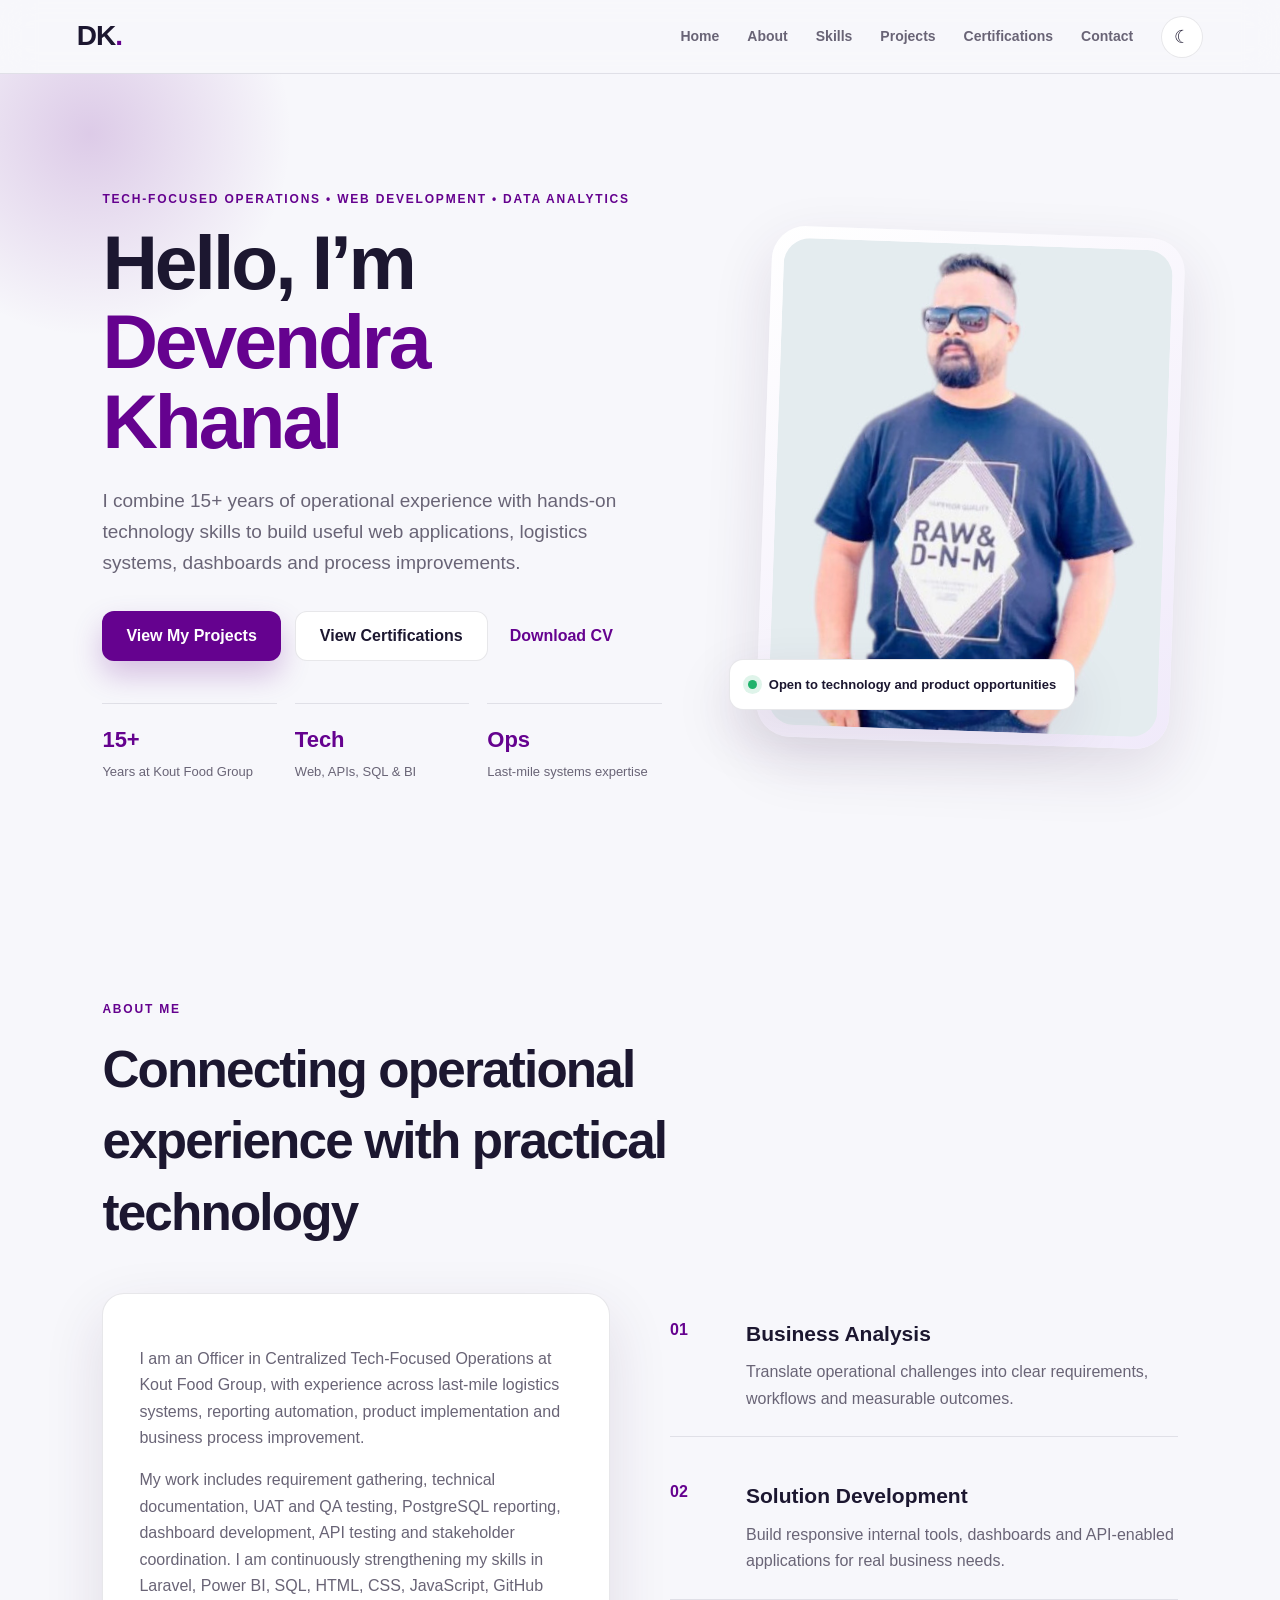
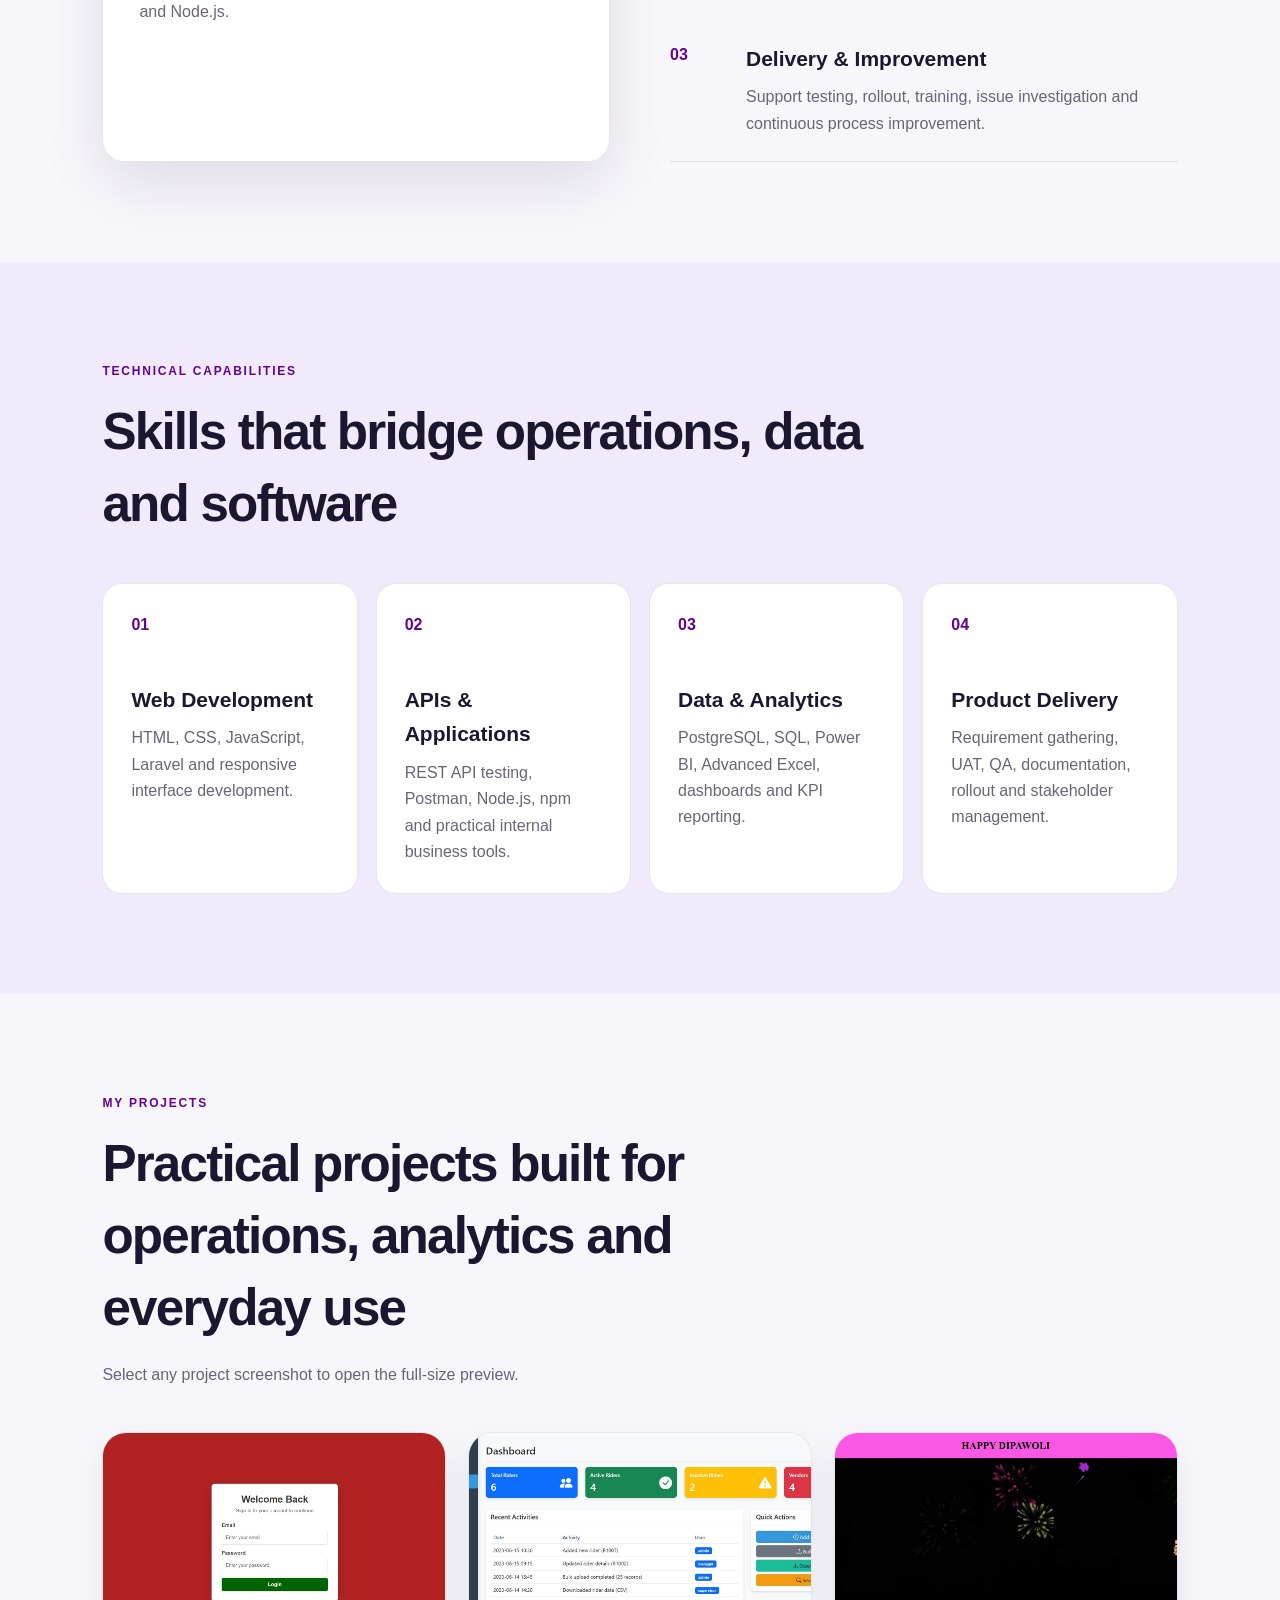
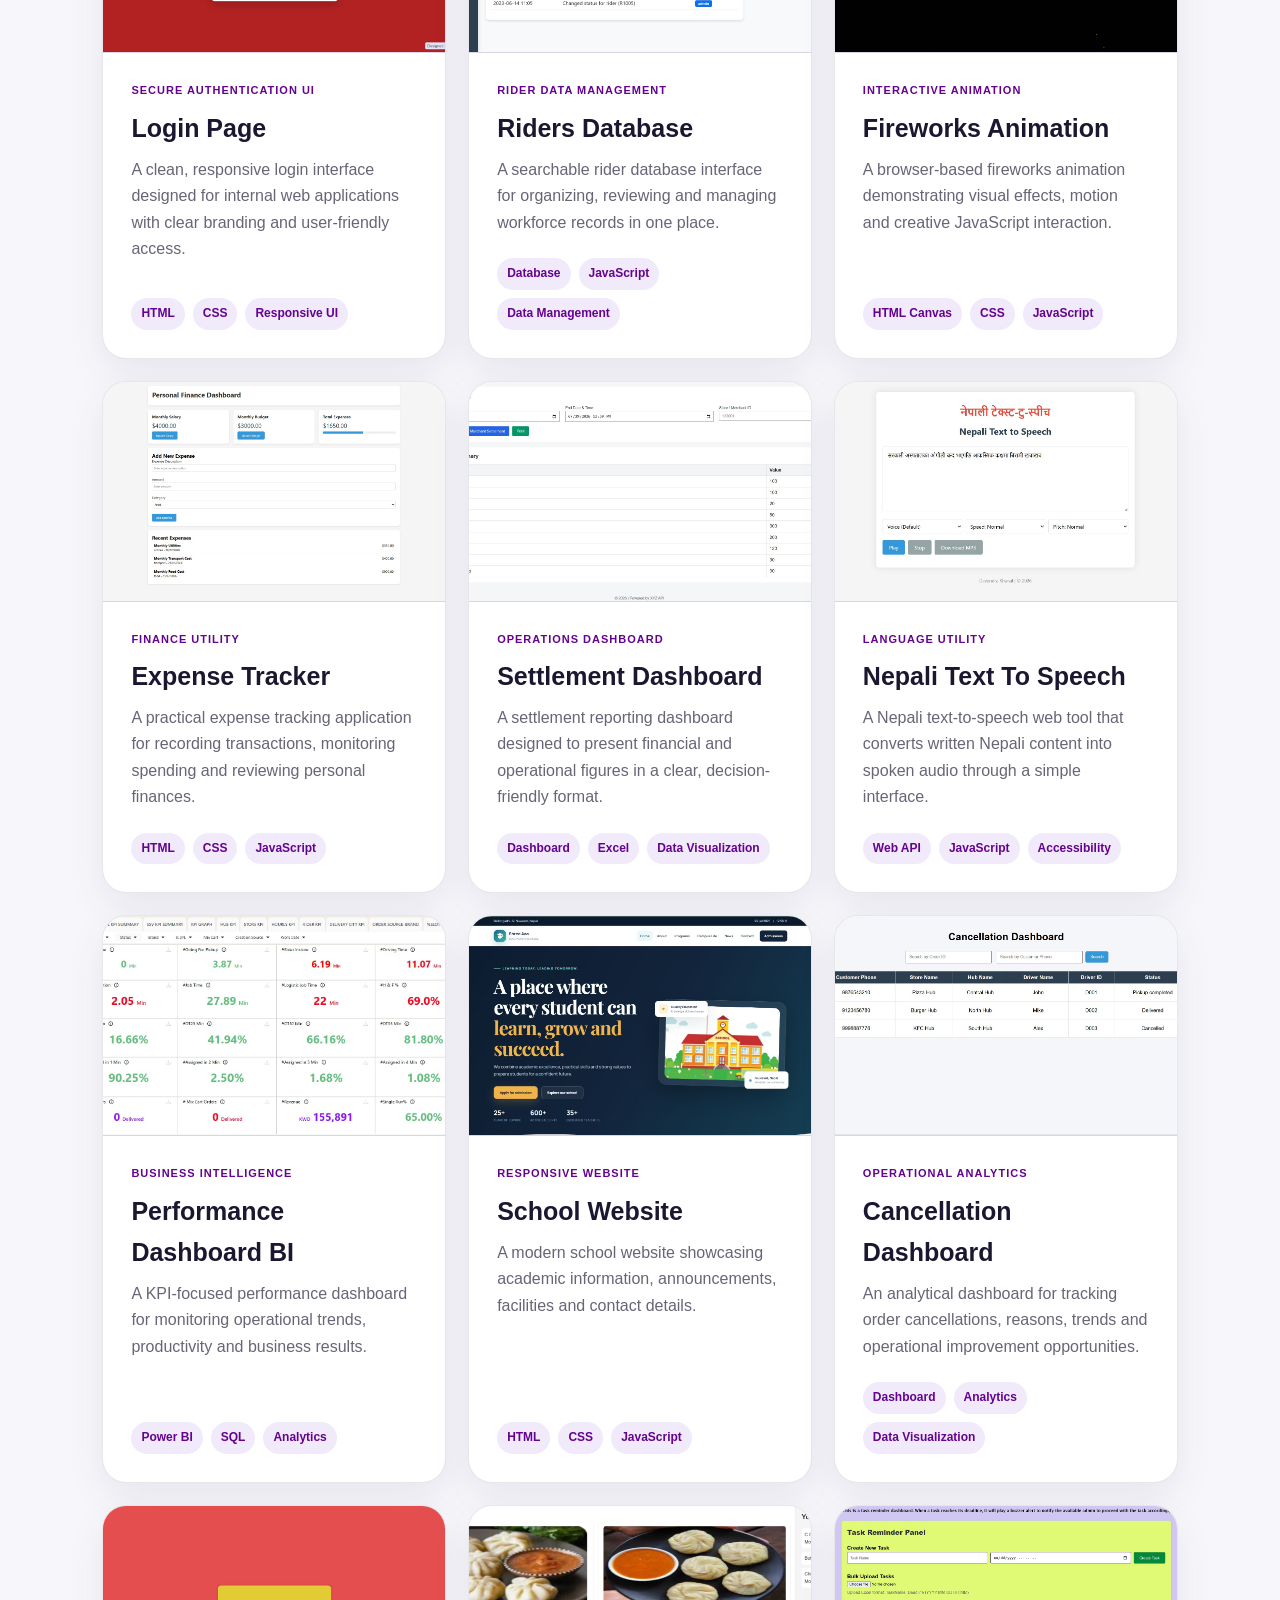
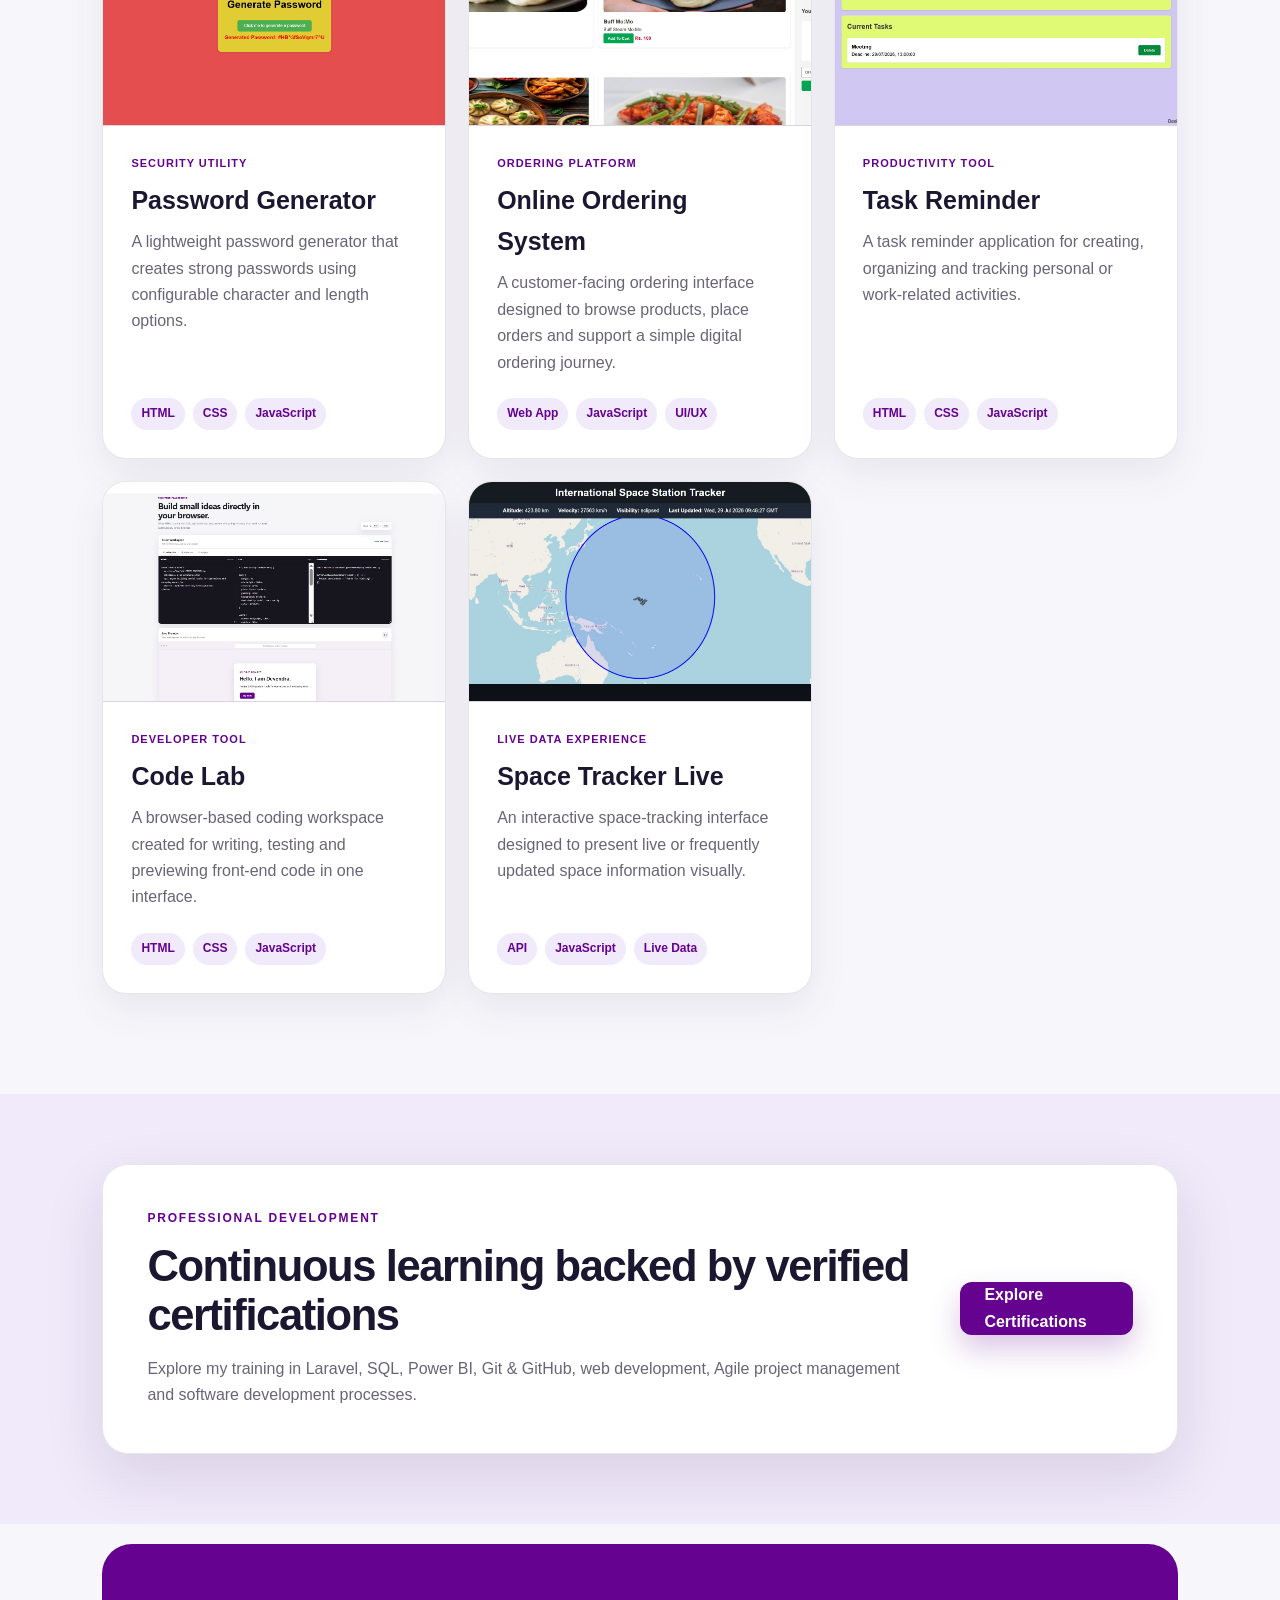
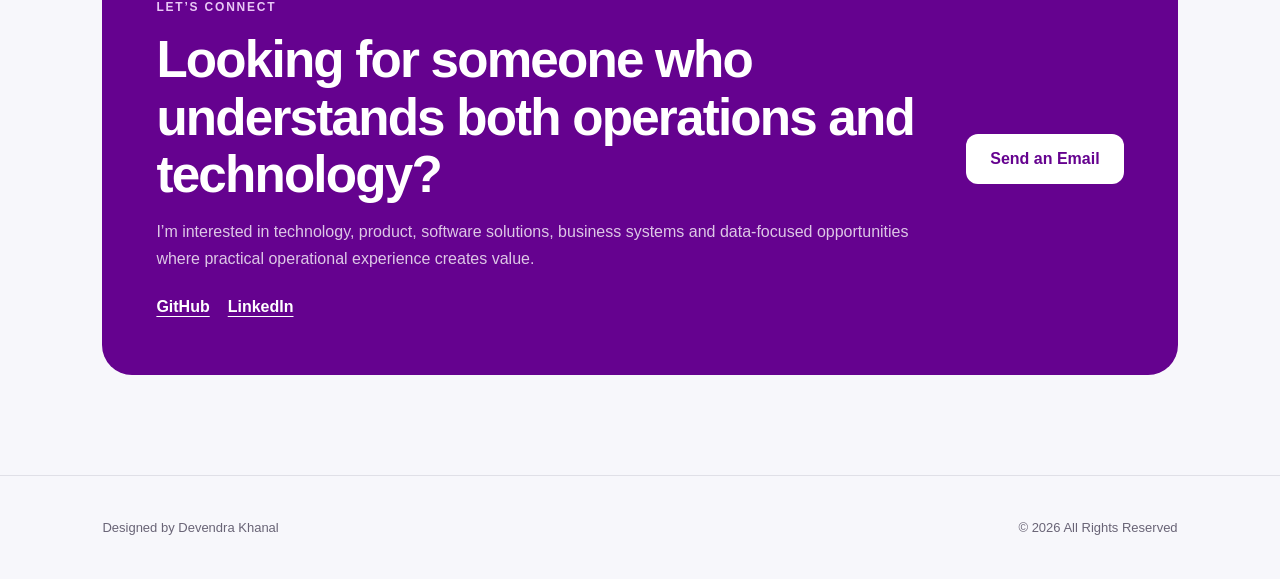
==== index.html @ 935465e7 "Add files via upload Initial portfolio website" ====
<!DOCTYPE html>
<html lang="en">
<head>
  <meta charset="UTF-8">
  <meta name="viewport" content="width=device-width, initial-scale=1.0">
  <meta name="description" content="Portfolio of Devendra Khanal, a tech-focused operations professional specializing in logistics systems, data analytics, web applications and process improvement.">
  <title>Devendra Khanal | Tech-Focused Operations Portfolio</title>
  <link rel="stylesheet" href="style.css">
</head>
<body>
  <header class="site-header">
    <a class="brand" href="#home" aria-label="Devendra Khanal home">DK<span>.</span></a>
    <button class="menu-toggle" id="menuToggle" aria-label="Open navigation" aria-expanded="false">☰</button>
    <nav id="mainNav">
      <a href="#home">Home</a>
      <a href="#about">About</a>
      <a href="#skills">Skills</a>
      <a href="#portfolio">Projects</a>
      <a href="certifications.html">Certifications</a>
      <a href="#contact">Contact</a>
    </nav>
    <button class="theme-button" id="themeToggle" aria-label="Switch theme">☾</button>
  </header>

  <main>
    <section class="hero" id="home">
      <div class="hero-copy reveal">
        <p class="eyebrow">TECH-FOCUSED OPERATIONS • WEB DEVELOPMENT • DATA ANALYTICS</p>
        <h1>Hello, I’m <span>Devendra Khanal</span></h1>
        <p class="hero-text">
          I combine 15+ years of operational experience with hands-on technology skills to build useful web applications, logistics systems, dashboards and process improvements.
        </p>
        <div class="hero-actions">
          <a class="button primary" href="#portfolio">View My Projects</a>
          <a class="button secondary" href="certifications.html">View Certifications</a>
          <a class="button text-button" href="assets/documents/Devendra-Khanal-Resume.docx" download>Download CV</a>
        </div>
        <div class="quick-facts">
          <div><strong>15+</strong><span>Years at Kout Food Group</span></div>
          <div><strong>Tech</strong><span>Web, APIs, SQL & BI</span></div>
          <div><strong>Ops</strong><span>Last-mile systems expertise</span></div>
        </div>
      </div>

      <div class="hero-visual reveal">
        <div class="photo-frame">
          <img src="assets/images/devendra-khanal.jpg" alt="Devendra Khanal">
        </div>
        <div class="status-card">
          <span class="status-dot"></span>
          Open to technology and product opportunities
        </div>
      </div>
    </section>

    <section class="section" id="about">
      <div class="section-heading reveal">
        <p class="eyebrow">ABOUT ME</p>
        <h2>Connecting operational experience with practical technology</h2>
      </div>
      <div class="about-grid">
        <div class="about-card reveal">
          <p>
            I am an Officer in Centralized Tech-Focused Operations at Kout Food Group, with experience across last-mile logistics systems, reporting automation, product implementation and business process improvement.
          </p>
          <p>
            My work includes requirement gathering, technical documentation, UAT and QA testing, PostgreSQL reporting, dashboard development, API testing and stakeholder coordination. I am continuously strengthening my skills in Laravel, Power BI, SQL, HTML, CSS, JavaScript, GitHub and Node.js.
          </p>
        </div>
        <div class="experience-list reveal">
          <article><span>01</span><div><h3>Business Analysis</h3><p>Translate operational challenges into clear requirements, workflows and measurable outcomes.</p></div></article>
          <article><span>02</span><div><h3>Solution Development</h3><p>Build responsive internal tools, dashboards and API-enabled applications for real business needs.</p></div></article>
          <article><span>03</span><div><h3>Delivery & Improvement</h3><p>Support testing, rollout, training, issue investigation and continuous process improvement.</p></div></article>
        </div>
      </div>
    </section>

    <section class="section soft-section" id="skills">
      <div class="section-heading reveal">
        <p class="eyebrow">TECHNICAL CAPABILITIES</p>
        <h2>Skills that bridge operations, data and software</h2>
      </div>
      <div class="skills-grid">
        <article class="skill-card reveal"><span>01</span><h3>Web Development</h3><p>HTML, CSS, JavaScript, Laravel and responsive interface development.</p></article>
        <article class="skill-card reveal"><span>02</span><h3>APIs & Applications</h3><p>REST API testing, Postman, Node.js, npm and practical internal business tools.</p></article>
        <article class="skill-card reveal"><span>03</span><h3>Data & Analytics</h3><p>PostgreSQL, SQL, Power BI, Advanced Excel, dashboards and KPI reporting.</p></article>
        <article class="skill-card reveal"><span>04</span><h3>Product Delivery</h3><p>Requirement gathering, UAT, QA, documentation, rollout and stakeholder management.</p></article>
      </div>
    </section>

    <section class="section" id="portfolio">
      <div class="section-heading reveal">
        <p class="eyebrow">MY PROJECTS</p>
        <h2>Practical projects built for operations, analytics and everyday use</h2>
        <p class="section-intro">Select any project screenshot to open the full-size preview.</p>
      </div>
      <div class="projects-grid project-gallery">
        <article class="project-card reveal">
          <a class="project-image project-preview" href="assets/projects/login-page.jpg" target="_blank" rel="noopener" aria-label="Open full screenshot of Login Page">
            <img src="assets/projects/login-page.jpg" alt="Login Page project screenshot" loading="lazy">
            <span class="preview-label">View Screenshot</span>
          </a>
          <div class="project-content">
            <span class="project-tag">SECURE AUTHENTICATION UI</span>
            <h3>Login Page</h3>
            <p>A clean, responsive login interface designed for internal web applications with clear branding and user-friendly access.</p>
            <div class="tech-list"><span>HTML</span><span>CSS</span><span>Responsive UI</span></div>
          </div>
        </article>
        <article class="project-card reveal">
          <a class="project-image project-preview" href="assets/projects/riders-database.jpg" target="_blank" rel="noopener" aria-label="Open full screenshot of Riders Database">
            <img src="assets/projects/riders-database.jpg" alt="Riders Database project screenshot" loading="lazy">
            <span class="preview-label">View Screenshot</span>
          </a>
          <div class="project-content">
            <span class="project-tag">RIDER DATA MANAGEMENT</span>
            <h3>Riders Database</h3>
            <p>A searchable rider database interface for organizing, reviewing and managing workforce records in one place.</p>
            <div class="tech-list"><span>Database</span><span>JavaScript</span><span>Data Management</span></div>
          </div>
        </article>
        <article class="project-card reveal">
          <a class="project-image project-preview" href="assets/projects/fireworks-animation.jpg" target="_blank" rel="noopener" aria-label="Open full screenshot of Fireworks Animation">
            <img src="assets/projects/fireworks-animation.jpg" alt="Fireworks Animation project screenshot" loading="lazy">
            <span class="preview-label">View Screenshot</span>
          </a>
          <div class="project-content">
            <span class="project-tag">INTERACTIVE ANIMATION</span>
            <h3>Fireworks Animation</h3>
            <p>A browser-based fireworks animation demonstrating visual effects, motion and creative JavaScript interaction.</p>
            <div class="tech-list"><span>HTML Canvas</span><span>CSS</span><span>JavaScript</span></div>
          </div>
        </article>
        <article class="project-card reveal">
          <a class="project-image project-preview" href="assets/projects/expense-tracker.jpg" target="_blank" rel="noopener" aria-label="Open full screenshot of Expense Tracker">
            <img src="assets/projects/expense-tracker.jpg" alt="Expense Tracker project screenshot" loading="lazy">
            <span class="preview-label">View Screenshot</span>
          </a>
          <div class="project-content">
            <span class="project-tag">FINANCE UTILITY</span>
            <h3>Expense Tracker</h3>
            <p>A practical expense tracking application for recording transactions, monitoring spending and reviewing personal finances.</p>
            <div class="tech-list"><span>HTML</span><span>CSS</span><span>JavaScript</span></div>
          </div>
        </article>
        <article class="project-card reveal">
          <a class="project-image project-preview" href="assets/projects/settlement-dashboard.jpg" target="_blank" rel="noopener" aria-label="Open full screenshot of Settlement Dashboard">
            <img src="assets/projects/settlement-dashboard.jpg" alt="Settlement Dashboard project screenshot" loading="lazy">
            <span class="preview-label">View Screenshot</span>
          </a>
          <div class="project-content">
            <span class="project-tag">OPERATIONS DASHBOARD</span>
            <h3>Settlement Dashboard</h3>
            <p>A settlement reporting dashboard designed to present financial and operational figures in a clear, decision-friendly format.</p>
            <div class="tech-list"><span>Dashboard</span><span>Excel</span><span>Data Visualization</span></div>
          </div>
        </article>
        <article class="project-card reveal">
          <a class="project-image project-preview" href="assets/projects/nepali-text-to-speech.jpg" target="_blank" rel="noopener" aria-label="Open full screenshot of Nepali Text To Speech">
            <img src="assets/projects/nepali-text-to-speech.jpg" alt="Nepali Text To Speech project screenshot" loading="lazy">
            <span class="preview-label">View Screenshot</span>
          </a>
          <div class="project-content">
            <span class="project-tag">LANGUAGE UTILITY</span>
            <h3>Nepali Text To Speech</h3>
            <p>A Nepali text-to-speech web tool that converts written Nepali content into spoken audio through a simple interface.</p>
            <div class="tech-list"><span>Web API</span><span>JavaScript</span><span>Accessibility</span></div>
          </div>
        </article>
        <article class="project-card reveal">
          <a class="project-image project-preview" href="assets/projects/performance-dashboard-bi.jpg" target="_blank" rel="noopener" aria-label="Open full screenshot of Performance Dashboard BI">
            <img src="assets/projects/performance-dashboard-bi.jpg" alt="Performance Dashboard BI project screenshot" loading="lazy">
            <span class="preview-label">View Screenshot</span>
          </a>
          <div class="project-content">
            <span class="project-tag">BUSINESS INTELLIGENCE</span>
            <h3>Performance Dashboard BI</h3>
            <p>A KPI-focused performance dashboard for monitoring operational trends, productivity and business results.</p>
            <div class="tech-list"><span>Power BI</span><span>SQL</span><span>Analytics</span></div>
          </div>
        </article>
        <article class="project-card reveal">
          <a class="project-image project-preview" href="assets/projects/school-website.jpg" target="_blank" rel="noopener" aria-label="Open full screenshot of School Website">
            <img src="assets/projects/school-website.jpg" alt="School Website project screenshot" loading="lazy">
            <span class="preview-label">View Screenshot</span>
          </a>
          <div class="project-content">
            <span class="project-tag">RESPONSIVE WEBSITE</span>
            <h3>School Website</h3>
            <p>A modern school website showcasing academic information, announcements, facilities and contact details.</p>
            <div class="tech-list"><span>HTML</span><span>CSS</span><span>JavaScript</span></div>
          </div>
        </article>
        <article class="project-card reveal">
          <a class="project-image project-preview" href="assets/projects/cancelation-dashboard.jpg" target="_blank" rel="noopener" aria-label="Open full screenshot of Cancellation Dashboard">
            <img src="assets/projects/cancelation-dashboard.jpg" alt="Cancellation Dashboard project screenshot" loading="lazy">
            <span class="preview-label">View Screenshot</span>
          </a>
          <div class="project-content">
            <span class="project-tag">OPERATIONAL ANALYTICS</span>
            <h3>Cancellation Dashboard</h3>
            <p>An analytical dashboard for tracking order cancellations, reasons, trends and operational improvement opportunities.</p>
            <div class="tech-list"><span>Dashboard</span><span>Analytics</span><span>Data Visualization</span></div>
          </div>
        </article>
        <article class="project-card reveal">
          <a class="project-image project-preview" href="assets/projects/password-generater.jpg" target="_blank" rel="noopener" aria-label="Open full screenshot of Password Generator">
            <img src="assets/projects/password-generater.jpg" alt="Password Generator project screenshot" loading="lazy">
            <span class="preview-label">View Screenshot</span>
          </a>
          <div class="project-content">
            <span class="project-tag">SECURITY UTILITY</span>
            <h3>Password Generator</h3>
            <p>A lightweight password generator that creates strong passwords using configurable character and length options.</p>
            <div class="tech-list"><span>HTML</span><span>CSS</span><span>JavaScript</span></div>
          </div>
        </article>
        <article class="project-card reveal">
          <a class="project-image project-preview" href="assets/projects/online-ordering-system.jpg" target="_blank" rel="noopener" aria-label="Open full screenshot of Online Ordering System">
            <img src="assets/projects/online-ordering-system.jpg" alt="Online Ordering System project screenshot" loading="lazy">
            <span class="preview-label">View Screenshot</span>
          </a>
          <div class="project-content">
            <span class="project-tag">ORDERING PLATFORM</span>
            <h3>Online Ordering System</h3>
            <p>A customer-facing ordering interface designed to browse products, place orders and support a simple digital ordering journey.</p>
            <div class="tech-list"><span>Web App</span><span>JavaScript</span><span>UI/UX</span></div>
          </div>
        </article>
        <article class="project-card reveal">
          <a class="project-image project-preview" href="assets/projects/task-reminder.jpg" target="_blank" rel="noopener" aria-label="Open full screenshot of Task Reminder">
            <img src="assets/projects/task-reminder.jpg" alt="Task Reminder project screenshot" loading="lazy">
            <span class="preview-label">View Screenshot</span>
          </a>
          <div class="project-content">
            <span class="project-tag">PRODUCTIVITY TOOL</span>
            <h3>Task Reminder</h3>
            <p>A task reminder application for creating, organizing and tracking personal or work-related activities.</p>
            <div class="tech-list"><span>HTML</span><span>CSS</span><span>JavaScript</span></div>
          </div>
        </article>
        <article class="project-card reveal">
          <a class="project-image project-preview" href="assets/projects/code-lab.jpg" target="_blank" rel="noopener" aria-label="Open full screenshot of Code Lab">
            <img src="assets/projects/code-lab.jpg" alt="Code Lab project screenshot" loading="lazy">
            <span class="preview-label">View Screenshot</span>
          </a>
          <div class="project-content">
            <span class="project-tag">DEVELOPER TOOL</span>
            <h3>Code Lab</h3>
            <p>A browser-based coding workspace created for writing, testing and previewing front-end code in one interface.</p>
            <div class="tech-list"><span>HTML</span><span>CSS</span><span>JavaScript</span></div>
          </div>
        </article>
        <article class="project-card reveal">
          <a class="project-image project-preview" href="assets/projects/space-tracker-live.jpg" target="_blank" rel="noopener" aria-label="Open full screenshot of Space Tracker Live">
            <img src="assets/projects/space-tracker-live.jpg" alt="Space Tracker Live project screenshot" loading="lazy">
            <span class="preview-label">View Screenshot</span>
          </a>
          <div class="project-content">
            <span class="project-tag">LIVE DATA EXPERIENCE</span>
            <h3>Space Tracker Live</h3>
            <p>An interactive space-tracking interface designed to present live or frequently updated space information visually.</p>
            <div class="tech-list"><span>API</span><span>JavaScript</span><span>Live Data</span></div>
          </div>
        </article>
      </div>
    </section>

    <section class="certificate-highlight section soft-section">
      <div class="certificate-highlight-card reveal">
        <div>
          <p class="eyebrow">PROFESSIONAL DEVELOPMENT</p>
          <h2>Continuous learning backed by verified certifications</h2>
          <p>Explore my training in Laravel, SQL, Power BI, Git & GitHub, web development, Agile project management and software development processes.</p>
        </div>
        <a class="button primary" href="certifications.html">Explore Certifications</a>
      </div>
    </section>

    <section class="contact-section" id="contact">
      <div class="contact-card reveal">
        <div>
          <p class="eyebrow">LET’S CONNECT</p>
          <h2>Looking for someone who understands both operations and technology?</h2>
          <p>I’m interested in technology, product, software solutions, business systems and data-focused opportunities where practical operational experience creates value.</p>
          <div class="contact-links">
            <a href="https://github.com/Khanal2023" target="_blank" rel="noopener">GitHub</a>
            <a href="https://www.linkedin.com/in/devendra-khanal-1b839b21b/" target="_blank" rel="noopener">LinkedIn</a>
          </div>
        </div>
        <a class="button light" href="mailto:devendrakhanal7@gmail.com">Send an Email</a>
      </div>
    </section>
  </main>

  <footer>
    <p>Designed by Devendra Khanal</p>
    <p>© <span id="year"></span> All Rights Reserved</p>
  </footer>

  <script src="script.js"></script>
</body>
</html>
---- style.css ----
:root {
  --bg: #f7f7fb;
  --surface: #ffffff;
  --soft: #f0eafa;
  --text: #1c1730;
  --muted: #696476;
  --primary: #65028f;
  --primary-dark: #470064;
  --border: rgba(28, 23, 48, 0.1);
  --shadow: 0 22px 60px rgba(56, 26, 77, 0.12);
}

body.dark-theme {
  --bg: #100d16;
  --surface: #191520;
  --soft: #21172a;
  --text: #f8f5fb;
  --muted: #bcb4c6;
  --border: rgba(255,255,255,0.1);
  --shadow: 0 22px 60px rgba(0,0,0,0.32);
}

* { box-sizing: border-box; }
html { scroll-behavior: smooth; }
body {
  margin: 0;
  font-family: Inter, "Segoe UI", Arial, sans-serif;
  background: var(--bg);
  color: var(--text);
  line-height: 1.65;
  transition: background .3s ease, color .3s ease;
}
img { max-width: 100%; display: block; }
a { color: inherit; }

.site-header {
  position: sticky;
  top: 0;
  z-index: 1000;
  min-height: 74px;
  display: flex;
  align-items: center;
  gap: 28px;
  padding: 0 6vw;
  background: color-mix(in srgb, var(--bg) 88%, transparent);
  backdrop-filter: blur(16px);
  border-bottom: 1px solid var(--border);
}
.brand { font-size: 28px; font-weight: 900; text-decoration: none; letter-spacing: -1px; }
.brand span { color: var(--primary); }
nav { margin-left: auto; display: flex; gap: 28px; }
nav a { text-decoration: none; color: var(--muted); font-weight: 650; font-size: 14px; }
nav a:hover { color: var(--primary); }
.theme-button, .menu-toggle {
  width: 42px; height: 42px; border-radius: 50%; border: 1px solid var(--border);
  background: var(--surface); color: var(--text); cursor: pointer; font-size: 18px;
}
.menu-toggle { display: none; }

.hero {
  min-height: calc(100vh - 74px);
  display: grid;
  grid-template-columns: 1.15fr .85fr;
  align-items: center;
  gap: 8vw;
  padding: 90px 8vw;
  overflow: hidden;
  position: relative;
}
.hero::before {
  content: ""; position: absolute; width: 420px; height: 420px; border-radius: 50%;
  background: radial-gradient(circle, rgba(101,2,143,.18), transparent 68%);
  top: -150px; left: -120px; pointer-events: none;
}
.eyebrow { color: var(--primary); font-size: 12px; font-weight: 850; letter-spacing: 1.8px; margin: 0 0 14px; }
.hero h1 { font-size: clamp(44px, 6vw, 78px); line-height: 1.03; letter-spacing: -3px; margin: 0 0 24px; max-width: 820px; }
.hero h1 span { color: var(--primary); }
.hero-text { max-width: 690px; color: var(--muted); font-size: 19px; }
.hero-actions { display: flex; flex-wrap: wrap; gap: 14px; margin: 32px 0 42px; }
.button { display: inline-flex; align-items: center; justify-content: center; min-height: 50px; padding: 0 24px; border-radius: 12px; text-decoration: none; font-weight: 750; transition: .25s ease; }
.button.primary { background: var(--primary); color: white; box-shadow: 0 14px 30px rgba(101,2,143,.23); }
.button.primary:hover { background: var(--primary-dark); transform: translateY(-2px); }
.button.secondary { border: 1px solid var(--border); background: var(--surface); }
.button.secondary:hover { border-color: var(--primary); color: var(--primary); }
.quick-facts { display: grid; grid-template-columns: repeat(3, 1fr); gap: 18px; max-width: 680px; }
.quick-facts div { padding-top: 18px; border-top: 1px solid var(--border); }
.quick-facts strong { display: block; font-size: 22px; color: var(--primary); }
.quick-facts span { color: var(--muted); font-size: 13px; }
.hero-visual { position: relative; max-width: 520px; justify-self: center; }
.photo-frame { border-radius: 34px; padding: 12px; background: linear-gradient(145deg, var(--surface), var(--soft)); box-shadow: var(--shadow); transform: rotate(2deg); }
.photo-frame img { border-radius: 26px; width: 100%; aspect-ratio: 1 / 1.05; object-fit: cover; object-position: center top; }
.status-card { position: absolute; left: -35px; bottom: 32px; background: var(--surface); border: 1px solid var(--border); box-shadow: var(--shadow); border-radius: 14px; padding: 14px 18px; font-size: 13px; font-weight: 700; }
.status-dot { width: 9px; height: 9px; display: inline-block; margin-right: 8px; border-radius: 50%; background: #20b26b; box-shadow: 0 0 0 5px rgba(32,178,107,.14); }

.section { padding: 100px 8vw; }
.soft-section { background: var(--soft); }
.section-heading { max-width: 760px; margin-bottom: 44px; }
.section-heading h2, .contact-card h2 { font-size: clamp(34px, 4vw, 54px); line-height: 1.12; letter-spacing: -1.8px; margin: 0; }
.about-grid { display: grid; grid-template-columns: 1fr 1fr; gap: 60px; }
.about-card { background: var(--surface); border: 1px solid var(--border); box-shadow: var(--shadow); border-radius: 22px; padding: 36px; color: var(--muted); }
.experience-list { display: grid; gap: 18px; }
.experience-list article { display: grid; grid-template-columns: 58px 1fr; gap: 18px; padding: 24px 0; border-bottom: 1px solid var(--border); }
.experience-list span, .skill-card > span { color: var(--primary); font-weight: 850; }
h3 { margin: 0 0 8px; font-size: 21px; }
.experience-list p, .skill-card p, .project-card p { color: var(--muted); margin: 0; }
.skills-grid { display: grid; grid-template-columns: repeat(4, 1fr); gap: 18px; }
.skill-card { background: var(--surface); border: 1px solid var(--border); border-radius: 20px; padding: 28px; min-height: 245px; transition: .25s ease; }
.skill-card:hover { transform: translateY(-6px); box-shadow: var(--shadow); }
.skill-card h3 { margin-top: 44px; }
.projects-grid { display: grid; grid-template-columns: 1.2fr .8fr; gap: 22px; }
.project-card { background: var(--surface); border: 1px solid var(--border); border-radius: 24px; overflow: hidden; box-shadow: var(--shadow); }
.project-image { height: 300px; overflow: hidden; background: var(--soft); }
.project-image img { width: 100%; height: 100%; object-fit: cover; }
.project-content { padding: 28px; }
.project-tag { font-size: 11px; font-weight: 850; letter-spacing: 1px; color: var(--primary); }
.project-card h3 { font-size: 25px; margin-top: 8px; }
.tech-list { display: flex; flex-wrap: wrap; gap: 8px; margin-top: 22px; }
.tech-list span { background: var(--soft); color: var(--primary); padding: 6px 10px; border-radius: 999px; font-size: 12px; font-weight: 750; }
.text-project { min-height: 294px; position: relative; }
.project-icon { position: absolute; right: 24px; top: 22px; color: var(--primary); font-size: 34px; }
.contact-section { padding: 20px 8vw 100px; }
.contact-card { background: var(--primary); color: white; border-radius: 30px; padding: 54px; display: flex; align-items: center; justify-content: space-between; gap: 36px; }
.contact-card .eyebrow { color: #e9c8f6; }
.contact-card p:not(.eyebrow) { color: rgba(255,255,255,.78); max-width: 760px; }
.button.light { background: white; color: var(--primary); white-space: nowrap; }
footer { padding: 28px 8vw; border-top: 1px solid var(--border); display: flex; justify-content: space-between; color: var(--muted); font-size: 13px; }
.reveal { opacity: 0; transform: translateY(22px); transition: opacity .7s ease, transform .7s ease; }
.reveal.visible { opacity: 1; transform: translateY(0); }

@media (max-width: 980px) {
  .hero, .about-grid { grid-template-columns: 1fr; }
  .hero { padding-top: 60px; }
  .hero-visual { max-width: 430px; }
  .skills-grid { grid-template-columns: repeat(2, 1fr); }
  .projects-grid { grid-template-columns: 1fr; }
  .contact-card { align-items: flex-start; flex-direction: column; }
}

@media (max-width: 760px) {
  .site-header { padding: 0 5vw; }
  .menu-toggle { display: inline-grid; place-items: center; margin-left: auto; }
  nav { position: absolute; top: 74px; left: 0; right: 0; margin: 0; padding: 18px 5vw; background: var(--surface); border-bottom: 1px solid var(--border); display: none; flex-direction: column; gap: 16px; }
  nav.open { display: flex; }
  .hero, .section { padding-left: 5vw; padding-right: 5vw; }
  .hero h1 { letter-spacing: -2px; }
  .quick-facts { grid-template-columns: 1fr; }
  .status-card { left: 12px; bottom: 18px; }
  .skills-grid { grid-template-columns: 1fr; }
  .contact-section { padding-left: 5vw; padding-right: 5vw; }
  .contact-card { padding: 34px 26px; }
  footer { flex-direction: column; gap: 4px; padding-left: 5vw; padding-right: 5vw; }
}

/* Portfolio refinements */
nav a.active { color: var(--primary); }
.button.text-button { color: var(--primary); padding-left: 8px; padding-right: 8px; }
.button.text-button:hover { color: var(--primary-dark); transform: translateY(-2px); }
.photo-frame { max-width: 450px; }
.photo-frame img { aspect-ratio: 4 / 5; object-position: center 12%; }
.contact-links { display: flex; flex-wrap: wrap; gap: 18px; margin-top: 22px; }
.contact-links a { color: white; font-weight: 750; text-underline-offset: 4px; }
.certificate-highlight { padding-top: 70px; padding-bottom: 70px; }
.certificate-highlight-card { display: flex; align-items: center; justify-content: space-between; gap: 44px; padding: 44px; border-radius: 26px; background: var(--surface); border: 1px solid var(--border); box-shadow: var(--shadow); }
.certificate-highlight-card h2 { font-size: clamp(30px, 3.4vw, 46px); line-height: 1.12; letter-spacing: -1.4px; margin: 0 0 14px; }
.certificate-highlight-card p:not(.eyebrow) { color: var(--muted); max-width: 780px; margin-bottom: 0; }

/* Certifications page */
.page-hero { min-height: 520px; padding: 100px 8vw 72px; display: grid; grid-template-columns: 1fr 280px; align-items: end; gap: 80px; background: linear-gradient(145deg, var(--bg), var(--soft)); border-bottom: 1px solid var(--border); }
.page-hero h1 { font-size: clamp(44px, 6vw, 76px); line-height: 1.04; letter-spacing: -3px; margin: 0 0 24px; max-width: 920px; }
.page-hero p:not(.eyebrow) { color: var(--muted); font-size: 18px; max-width: 800px; }
.cert-summary { background: var(--surface); border: 1px solid var(--border); border-radius: 24px; padding: 30px; box-shadow: var(--shadow); }
.cert-summary strong { display: block; color: var(--primary); font-size: 58px; line-height: 1; margin-bottom: 12px; }
.cert-summary span { color: var(--muted); font-size: 14px; }
.certificate-section { padding-top: 72px; }
.certificate-grid { display: grid; grid-template-columns: repeat(2, minmax(0, 1fr)); gap: 26px; }
.certificate-card { background: var(--surface); border: 1px solid var(--border); border-radius: 22px; overflow: hidden; box-shadow: 0 14px 38px rgba(56, 26, 77, .08); transition: transform .25s ease, box-shadow .25s ease; }
.certificate-card:hover { transform: translateY(-5px); box-shadow: var(--shadow); }
.certificate-preview { display: block; height: 260px; overflow: hidden; background: #eee; border-bottom: 1px solid var(--border); }
.certificate-preview img { width: 100%; height: 100%; object-fit: cover; object-position: center; transition: transform .35s ease; }
.certificate-card:hover .certificate-preview img { transform: scale(1.025); }
.certificate-content { padding: 26px; }
.certificate-meta { display: flex; justify-content: space-between; align-items: center; gap: 16px; color: var(--primary); font-size: 11px; font-weight: 850; text-transform: uppercase; letter-spacing: .8px; }
.certificate-meta time { color: var(--muted); text-align: right; }
.certificate-card h2 { font-size: 24px; line-height: 1.25; letter-spacing: -.5px; margin: 12px 0 10px; }
.certificate-card p { color: var(--muted); margin: 0 0 20px; }
.certificate-link { display: inline-flex; align-items: center; gap: 8px; color: var(--primary); font-weight: 800; text-decoration: none; }
.certificate-link:hover { color: var(--primary-dark); }
.featured-certificate { grid-column: 1 / -1; display: grid; grid-template-columns: 1.2fr .8fr; }
.featured-certificate .certificate-preview { height: 100%; min-height: 410px; border-bottom: 0; border-right: 1px solid var(--border); }
.featured-certificate .certificate-content { padding: 42px; align-self: center; }
.featured-certificate h2 { font-size: clamp(30px, 3vw, 42px); }

@media (max-width: 1080px) {
  nav { gap: 18px; }
  nav a { font-size: 13px; }
  .page-hero { grid-template-columns: 1fr; gap: 36px; }
  .cert-summary { max-width: 360px; }
}

@media (max-width: 820px) {
  .certificate-grid { grid-template-columns: 1fr; }
  .featured-certificate { grid-column: auto; display: block; }
  .featured-certificate .certificate-preview { min-height: 0; height: 270px; border-right: 0; border-bottom: 1px solid var(--border); }
  .featured-certificate .certificate-content { padding: 26px; }
  .certificate-highlight-card { align-items: flex-start; flex-direction: column; }
}

@media (max-width: 760px) {
  .page-hero { padding: 70px 5vw 52px; min-height: 0; }
  .page-hero h1 { letter-spacing: -2px; }
  .certificate-preview { height: 220px; }
  .certificate-meta { align-items: flex-start; flex-direction: column; gap: 4px; }
  .certificate-meta time { text-align: left; }
  .certificate-highlight-card { padding: 30px 24px; }
}


/* Expanded project gallery */
.section-intro { max-width: 720px; margin: -14px 0 34px; color: var(--muted); }
.projects-grid.project-gallery { grid-template-columns: repeat(3, minmax(0, 1fr)); align-items: stretch; }
.project-gallery .project-card { display: flex; flex-direction: column; min-width: 0; box-shadow: 0 14px 38px rgba(56, 26, 77, .08); transition: transform .25s ease, box-shadow .25s ease; }
.project-gallery .project-card:hover { transform: translateY(-6px); box-shadow: var(--shadow); }
.project-gallery .project-image { position: relative; display: block; height: 220px; text-decoration: none; border-bottom: 1px solid var(--border); }
.project-gallery .project-image img { transition: transform .35s ease; }
.project-gallery .project-card:hover .project-image img { transform: scale(1.035); }
.project-gallery .project-content { display: flex; flex-direction: column; flex: 1; }
.project-gallery .tech-list { margin-top: auto; padding-top: 22px; }
.preview-label { position: absolute; right: 14px; bottom: 14px; padding: 7px 11px; border-radius: 999px; background: rgba(28, 23, 48, .84); color: #fff; font-size: 11px; font-weight: 800; letter-spacing: .3px; opacity: 0; transform: translateY(5px); transition: .25s ease; }
.project-preview:hover .preview-label, .project-preview:focus-visible .preview-label { opacity: 1; transform: translateY(0); }
.project-preview:focus-visible { outline: 3px solid var(--primary); outline-offset: -3px; }

@media (max-width: 1120px) {
  .projects-grid.project-gallery { grid-template-columns: repeat(2, minmax(0, 1fr)); }
}

@media (max-width: 680px) {
  .projects-grid.project-gallery { grid-template-columns: 1fr; }
  .project-gallery .project-image { height: 210px; }
  .preview-label { opacity: 1; transform: none; }
}


.section-heading h2{line-height:1.4;margin-bottom:18px;}
.section-intro{margin-top:0;line-height:1.7;}
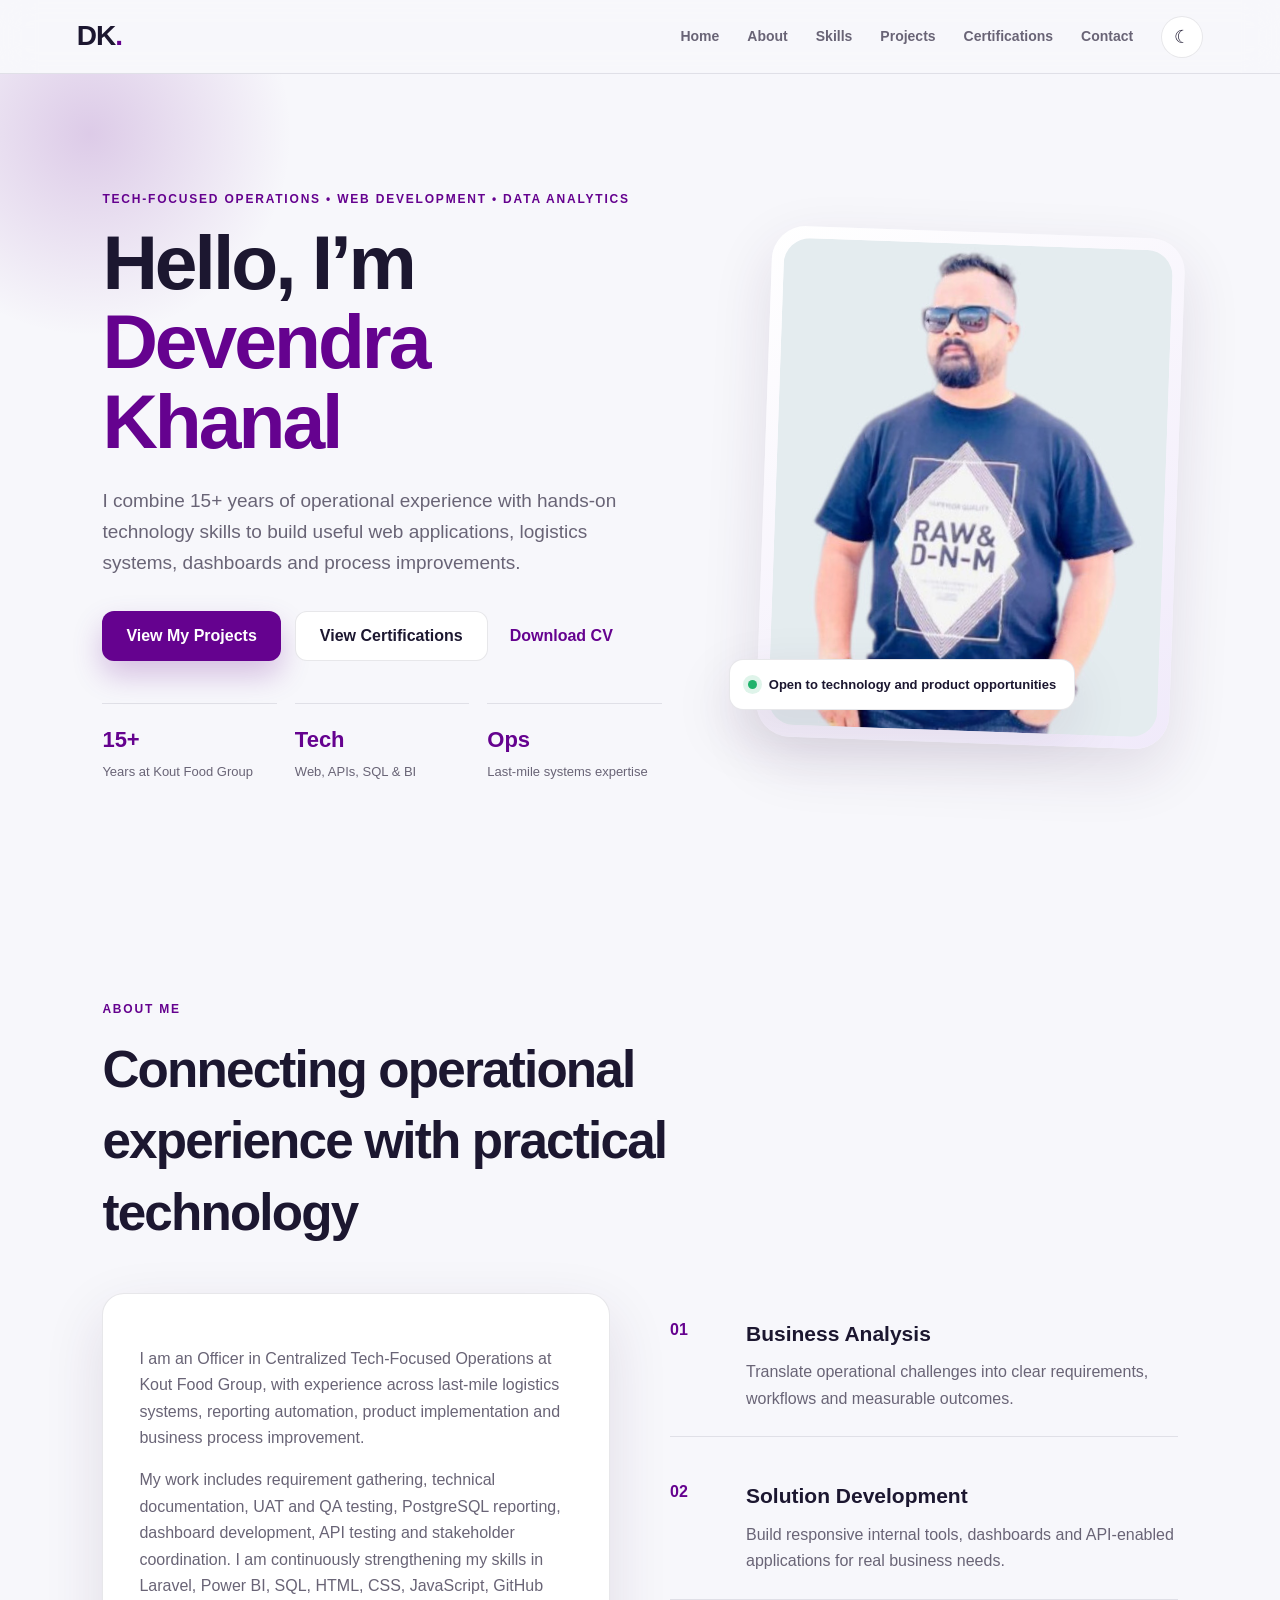
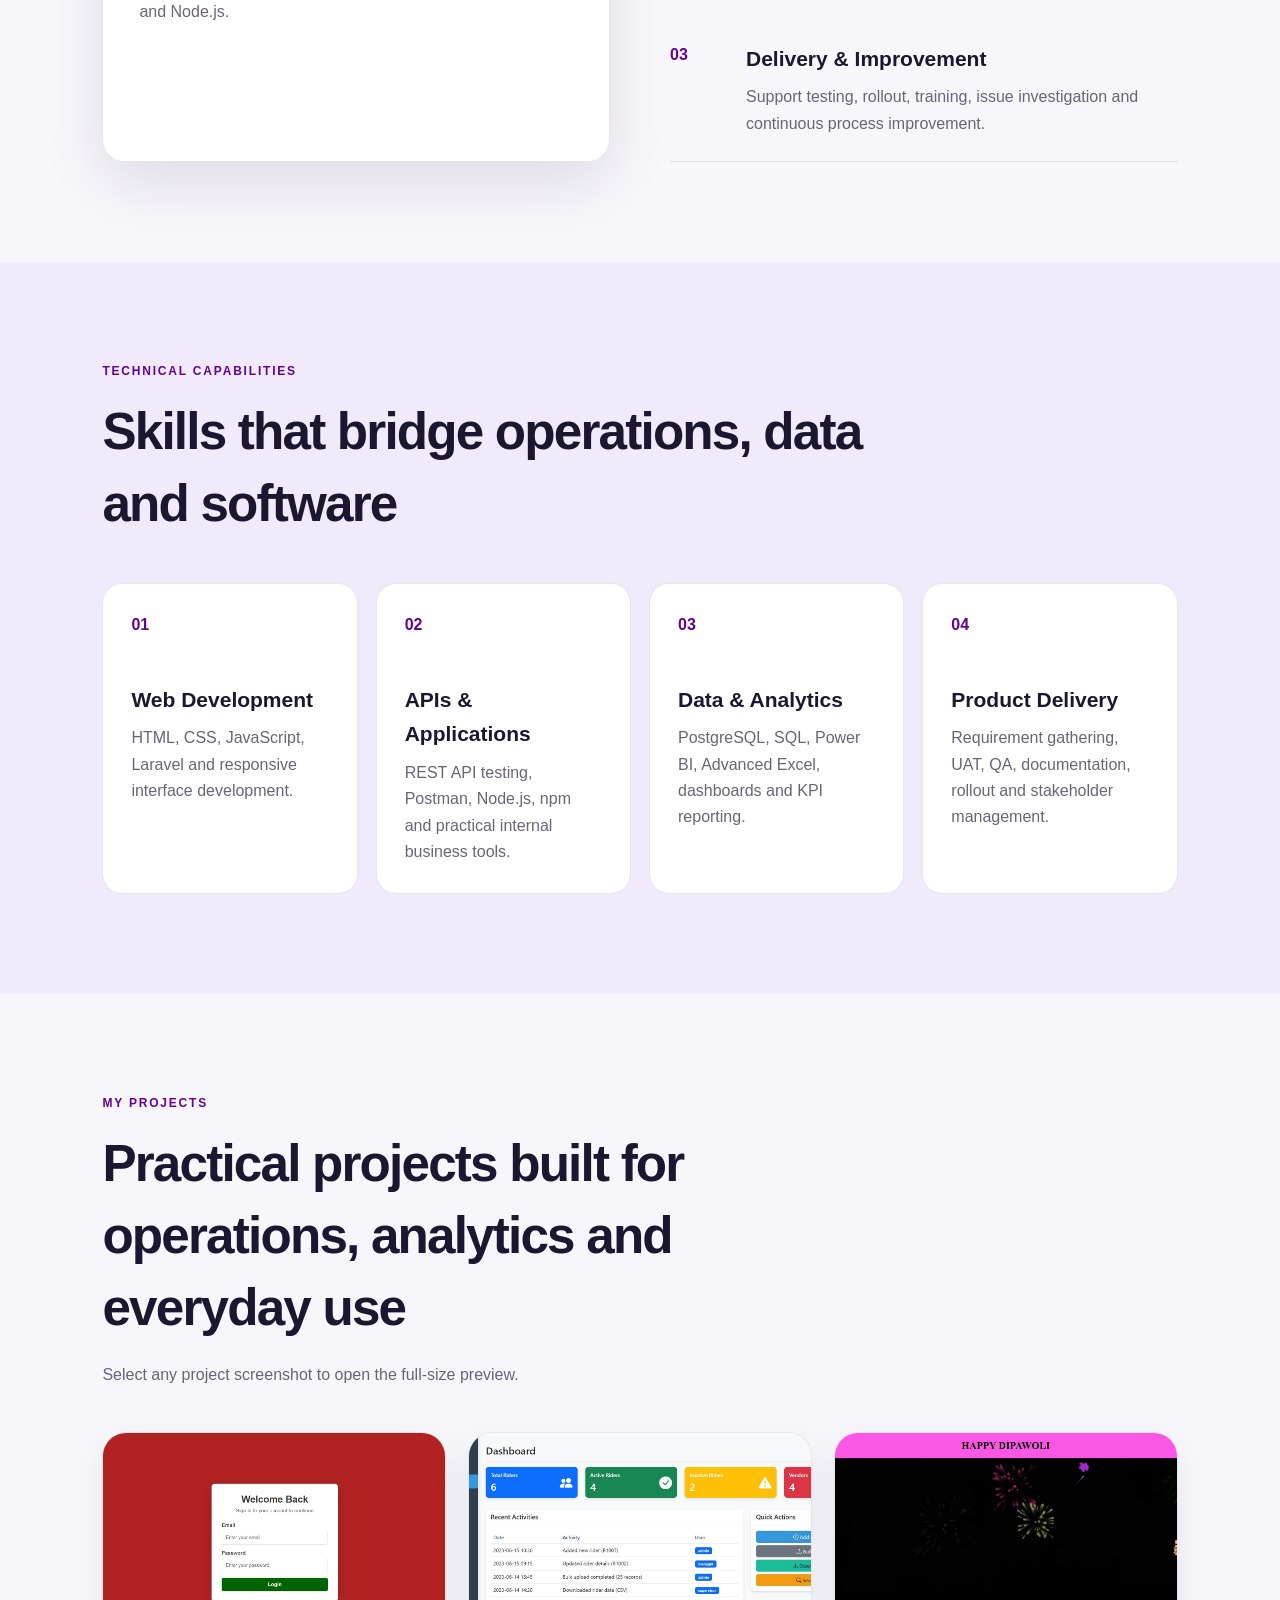
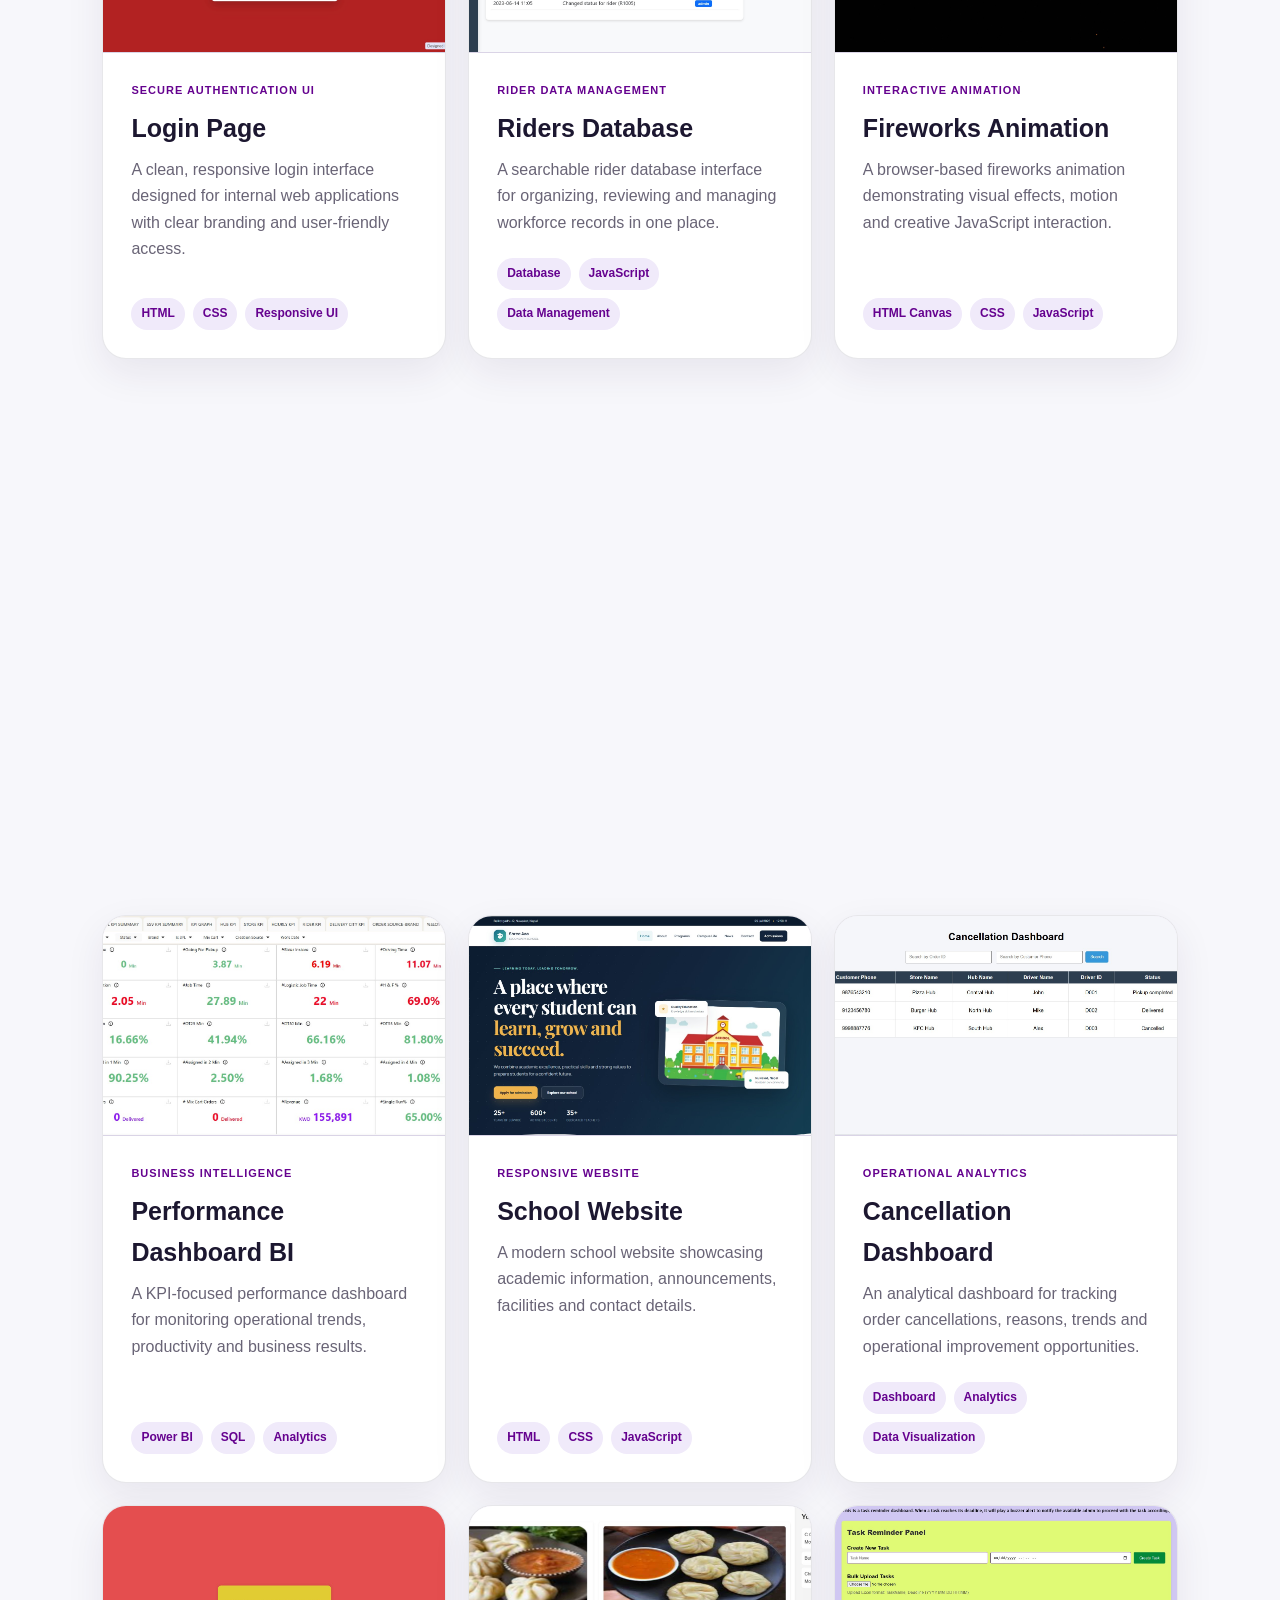
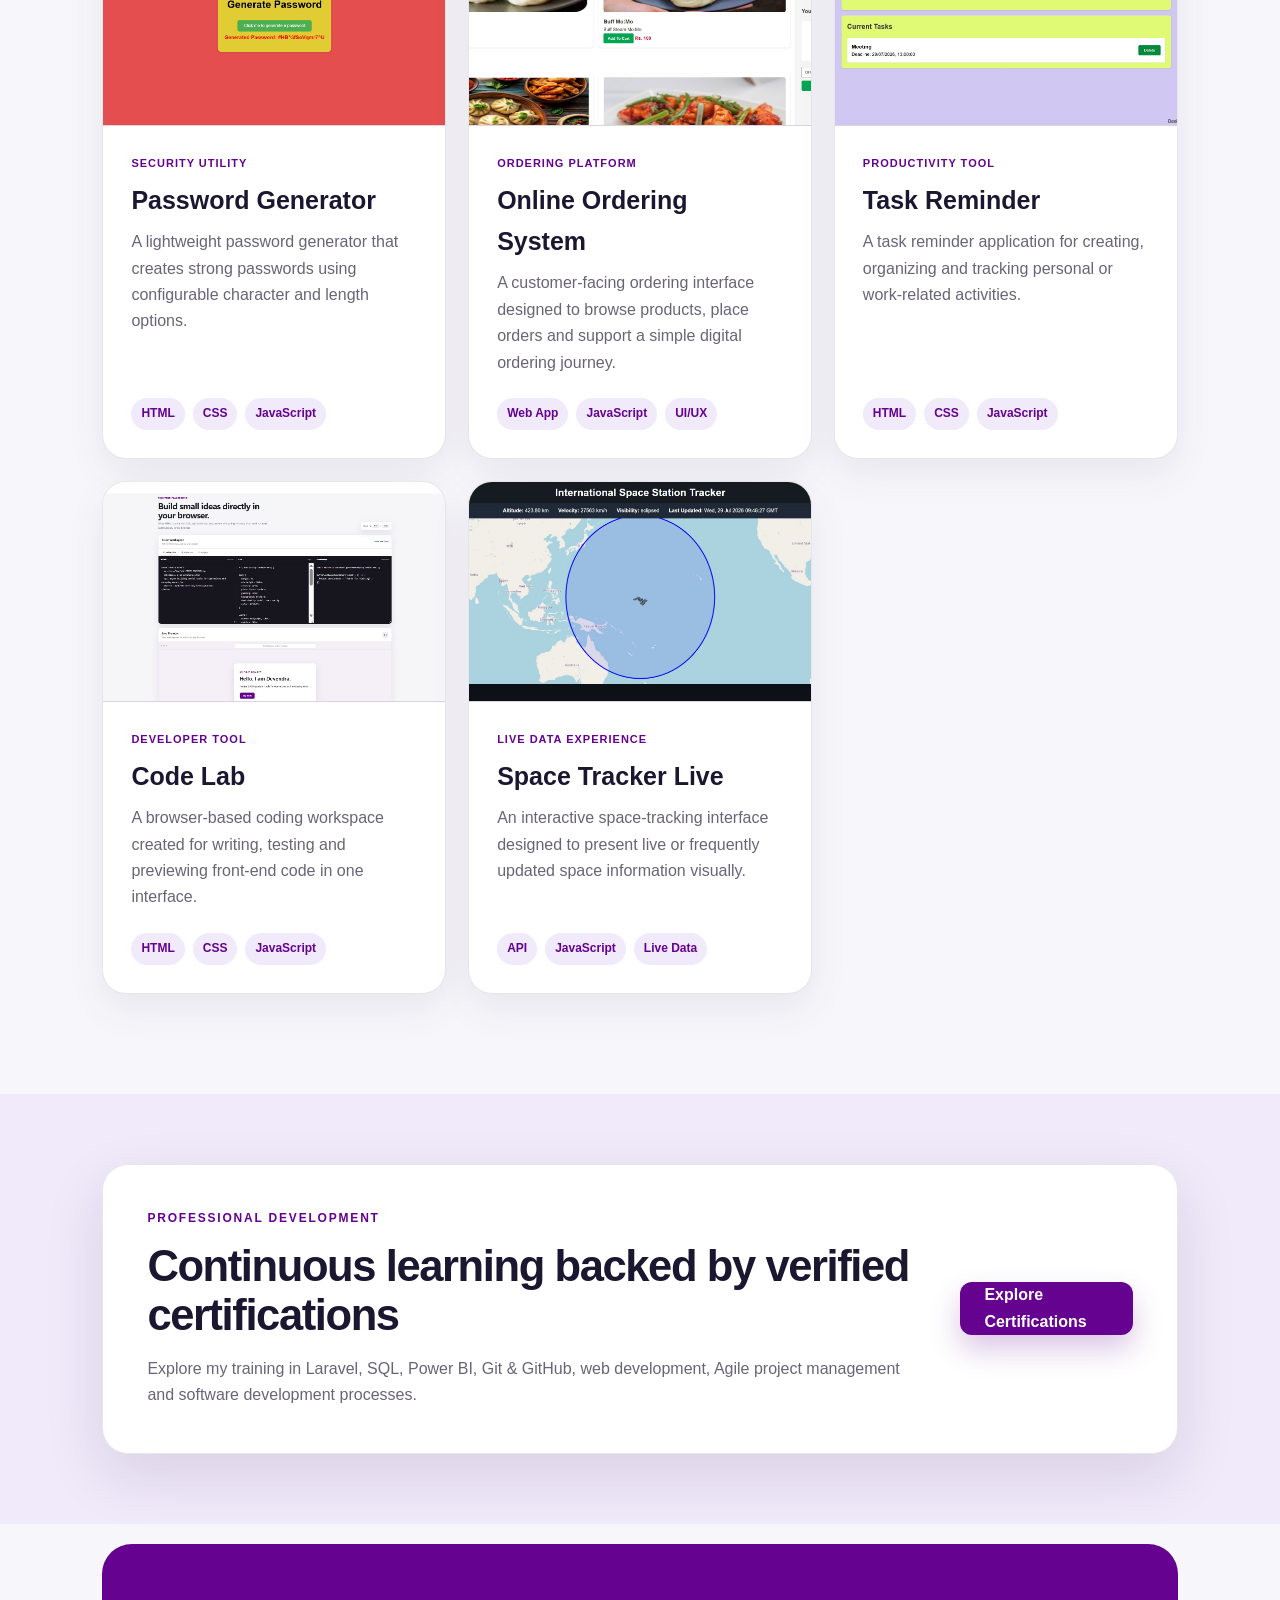
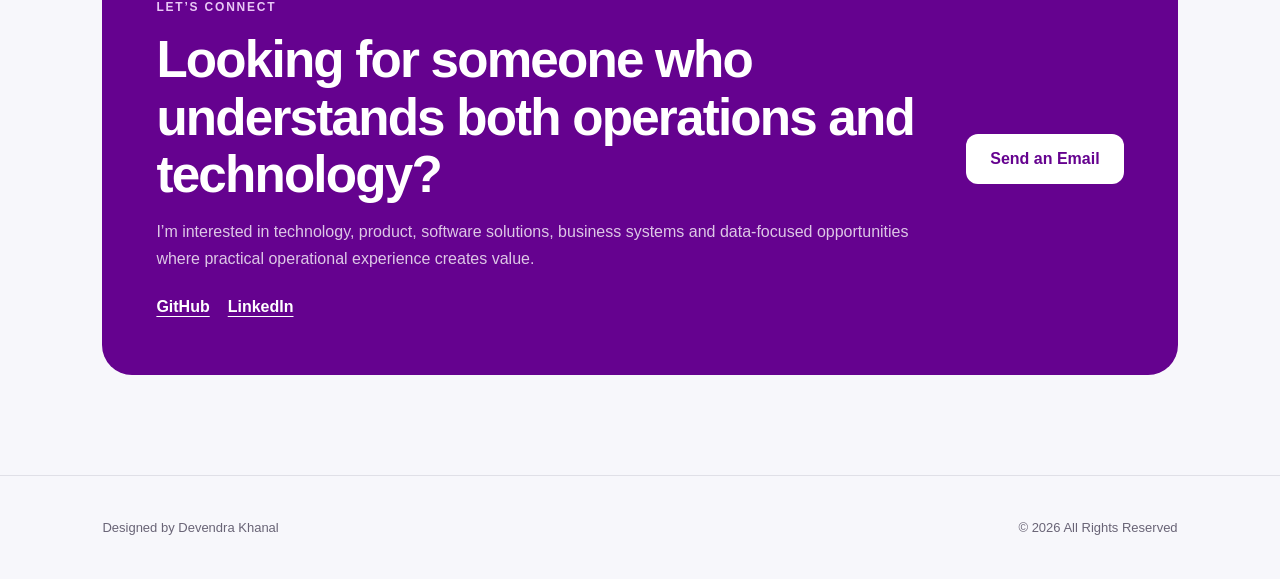
==== commit c4029568: "Update index.html title updated" ====
--- a/index.html
+++ b/index.html
@@ -4,7 +4,7 @@
   <meta charset="UTF-8">
   <meta name="viewport" content="width=device-width, initial-scale=1.0">
   <meta name="description" content="Portfolio of Devendra Khanal, a tech-focused operations professional specializing in logistics systems, data analytics, web applications and process improvement.">
-  <title>Devendra Khanal | Tech-Focused Operations Portfolio</title>
+  <title>Devendra Khanal | Portfolio</title>
   <link rel="stylesheet" href="style.css">
 </head>
 <body>
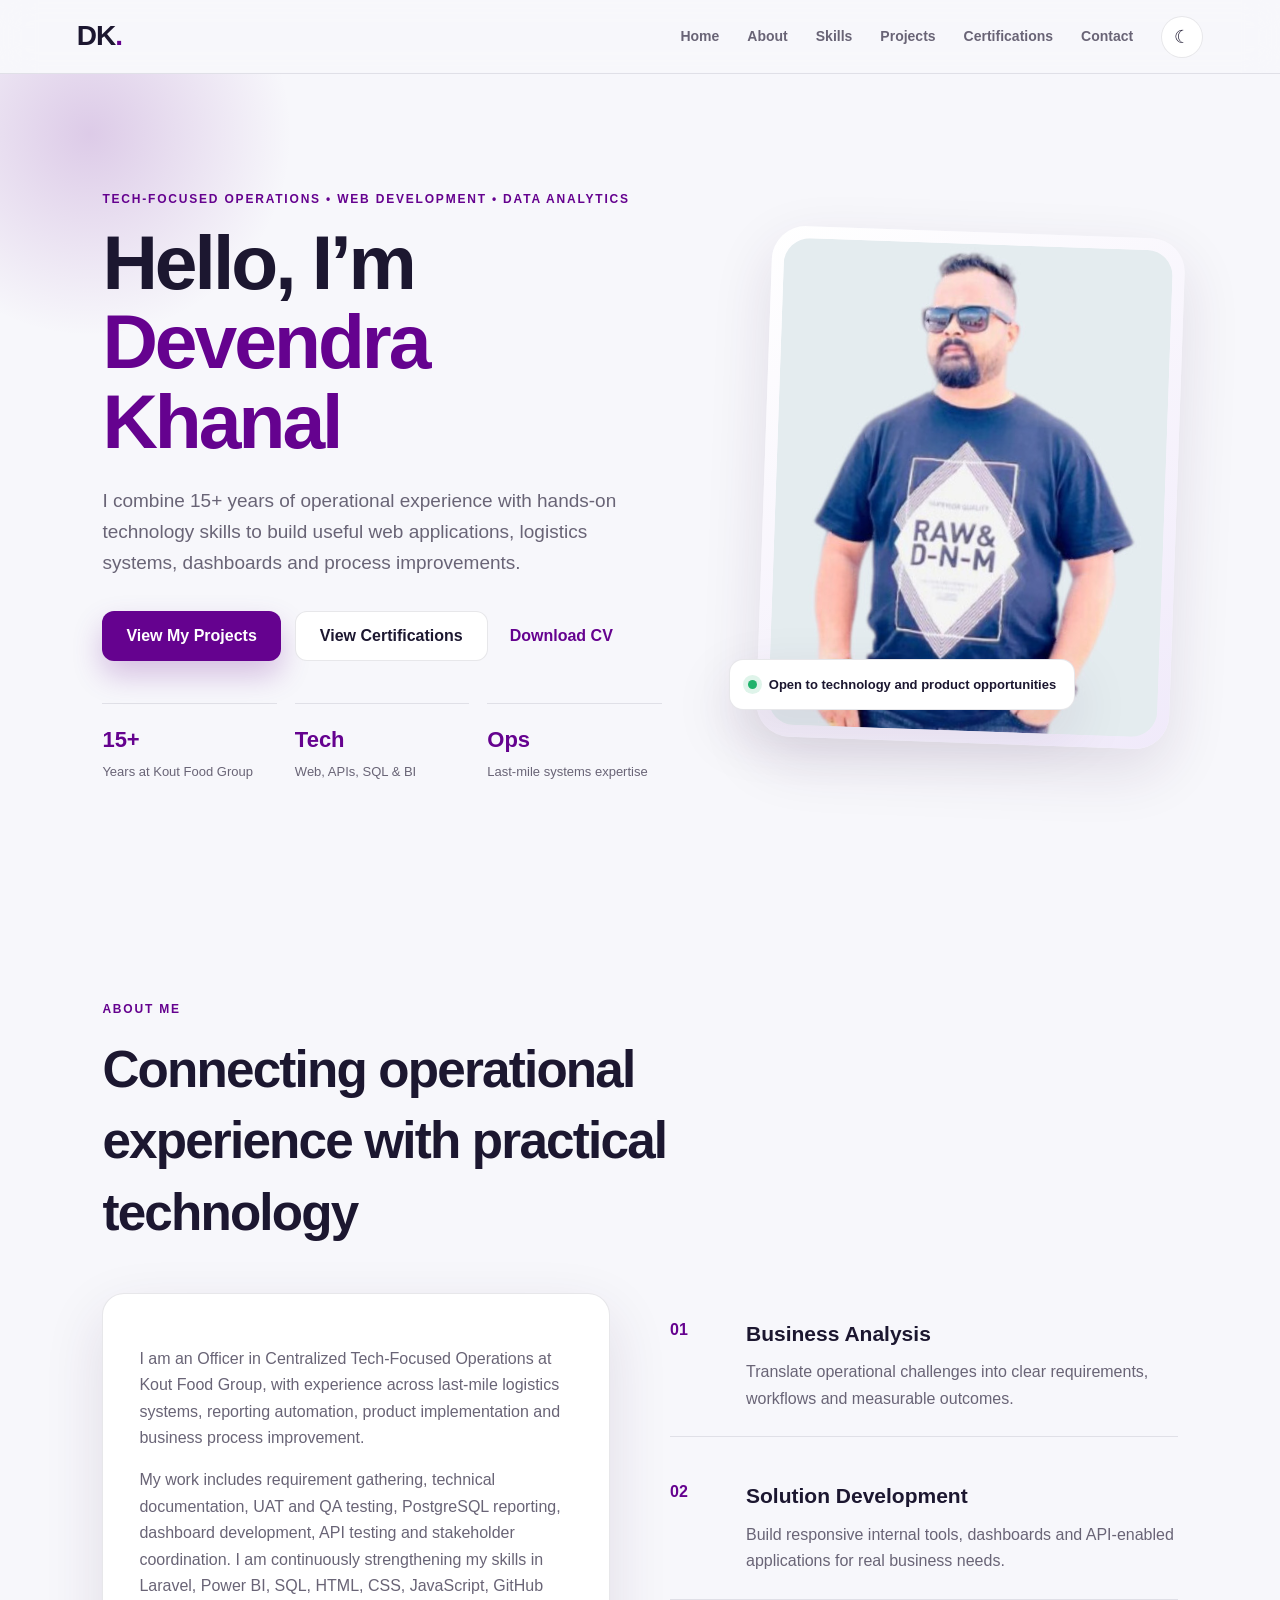
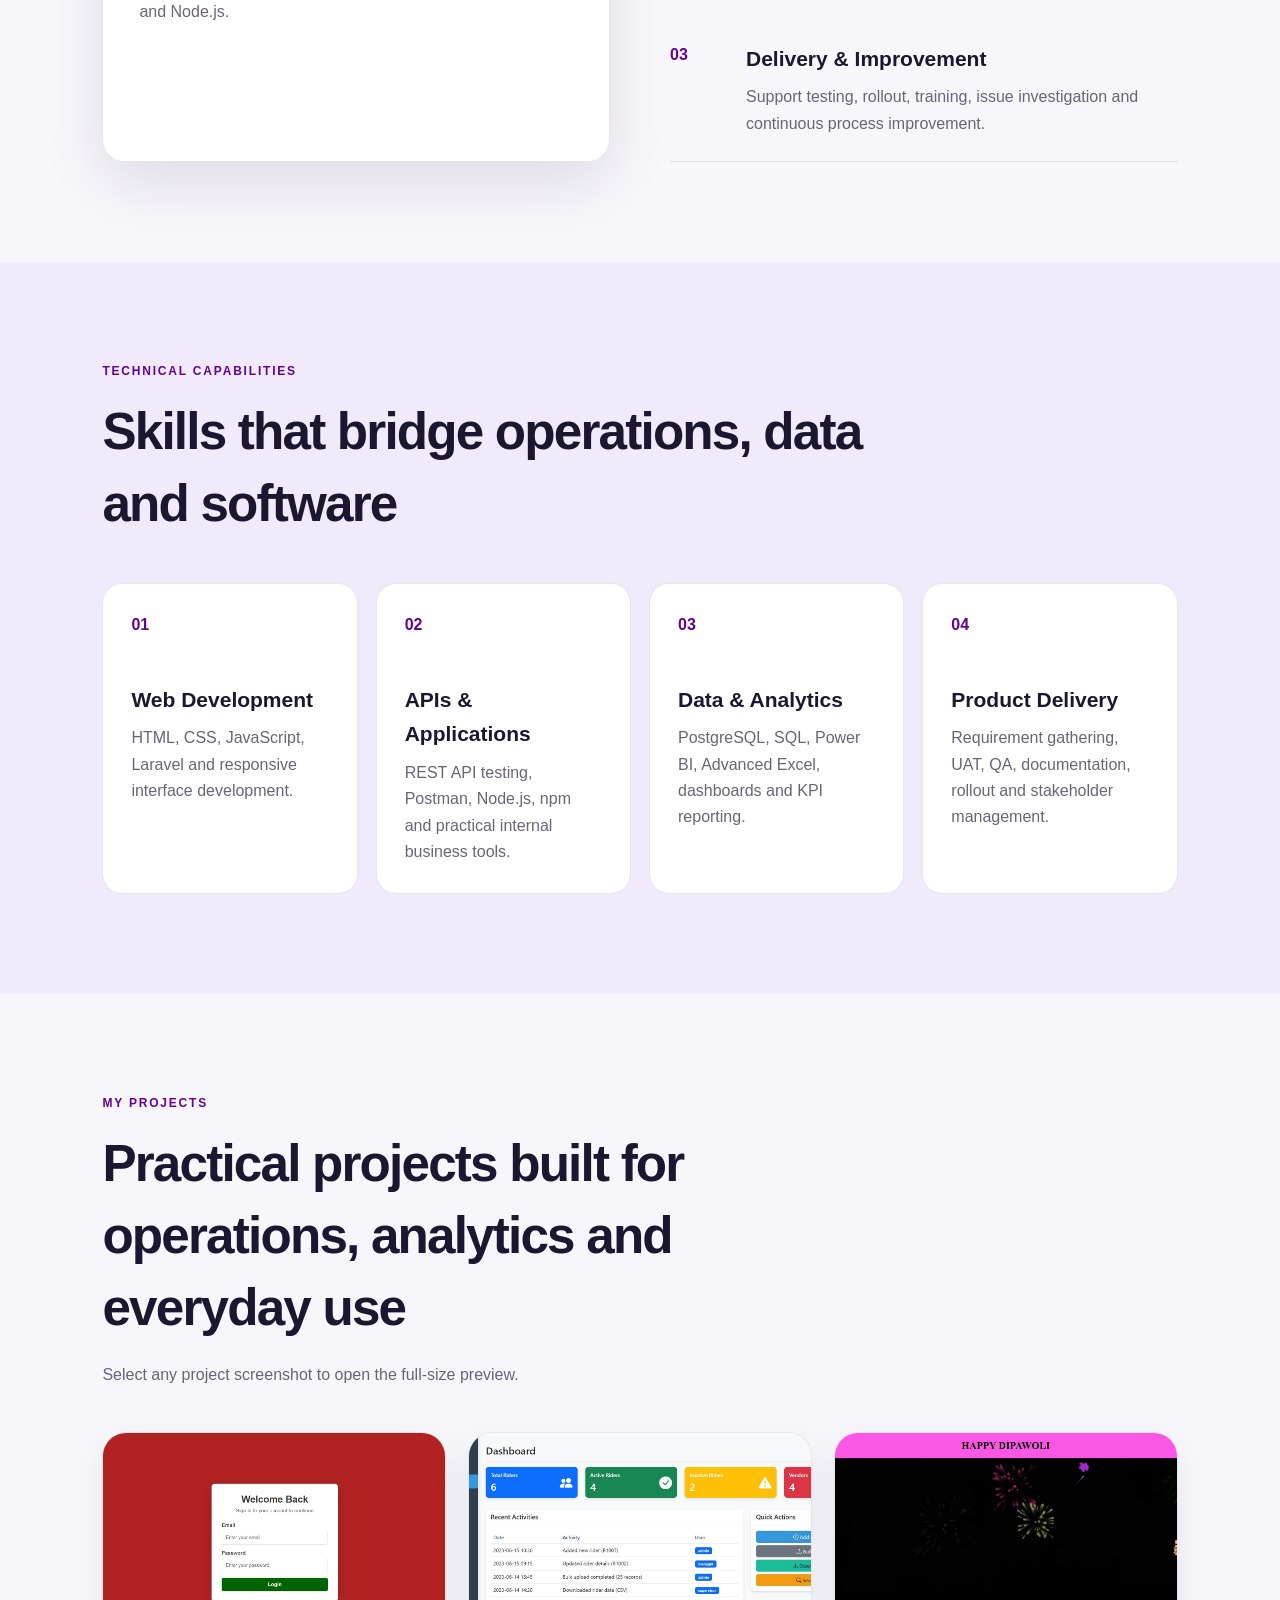
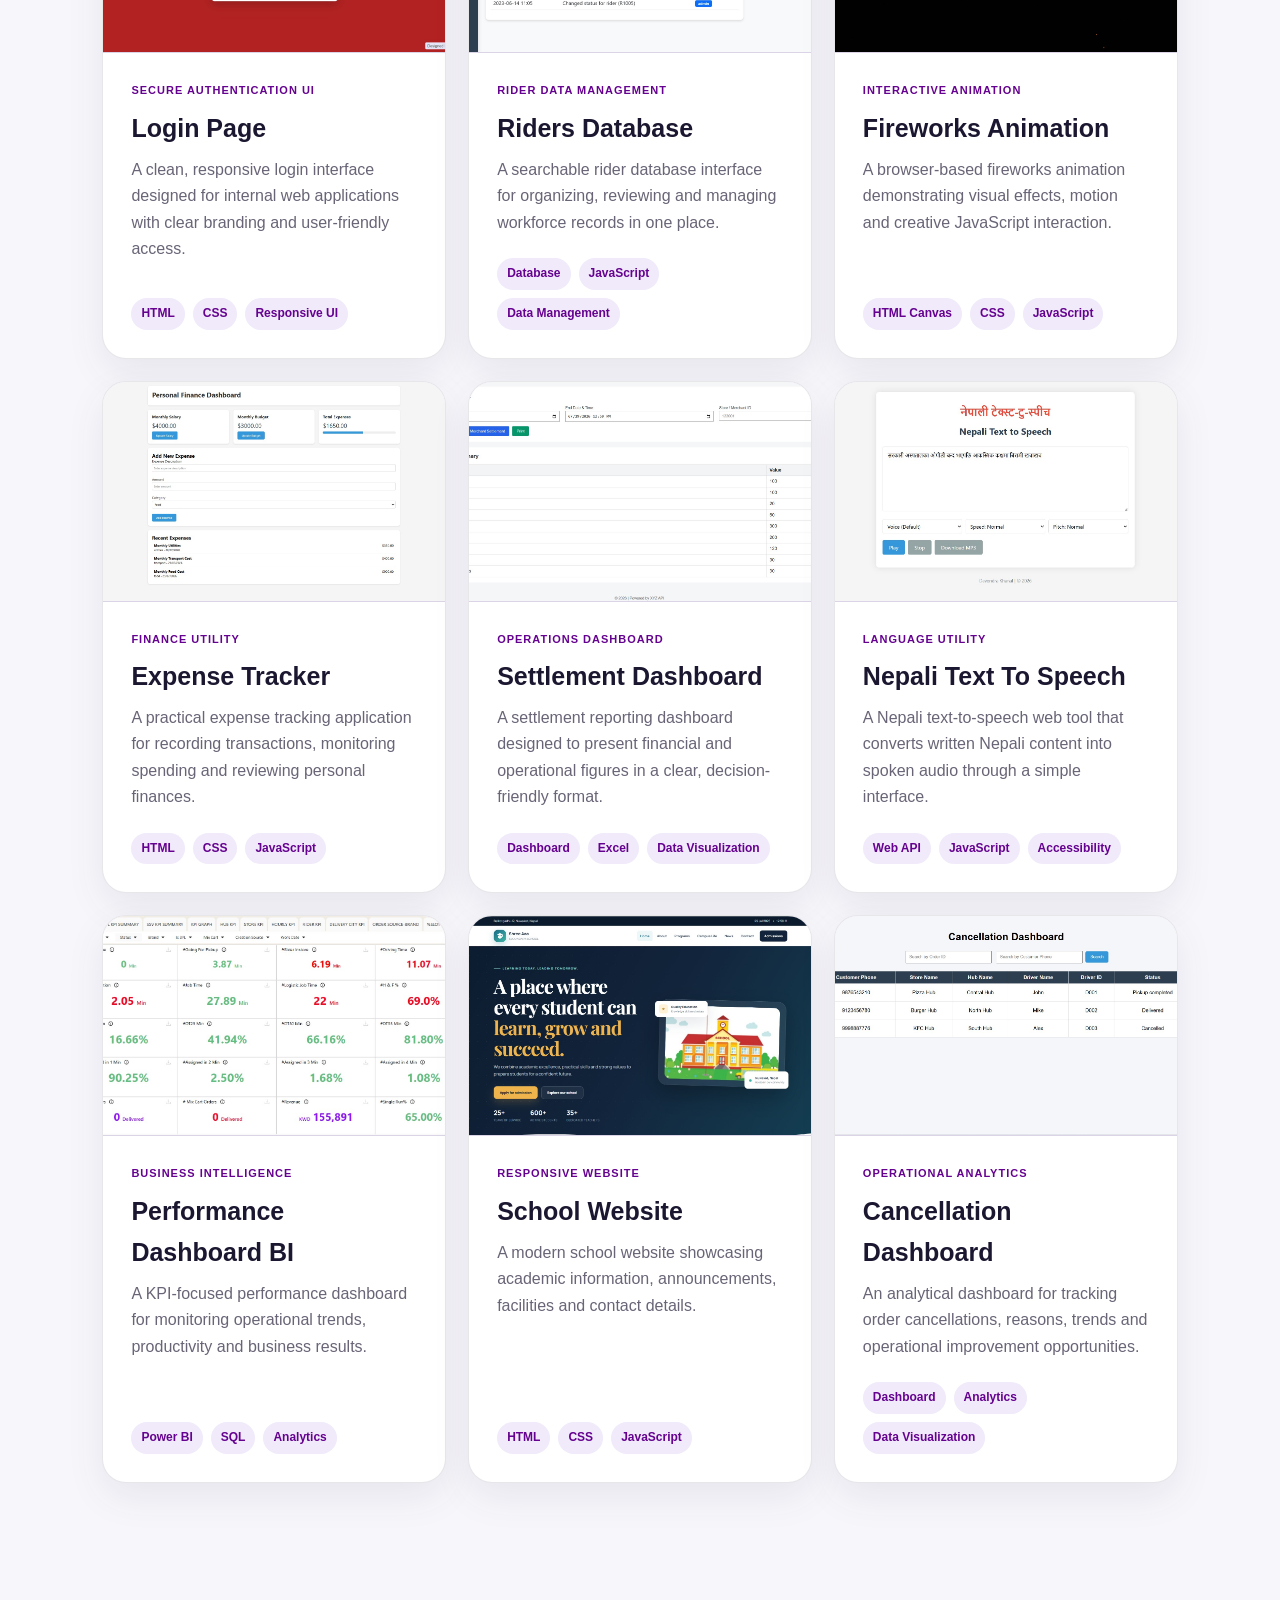
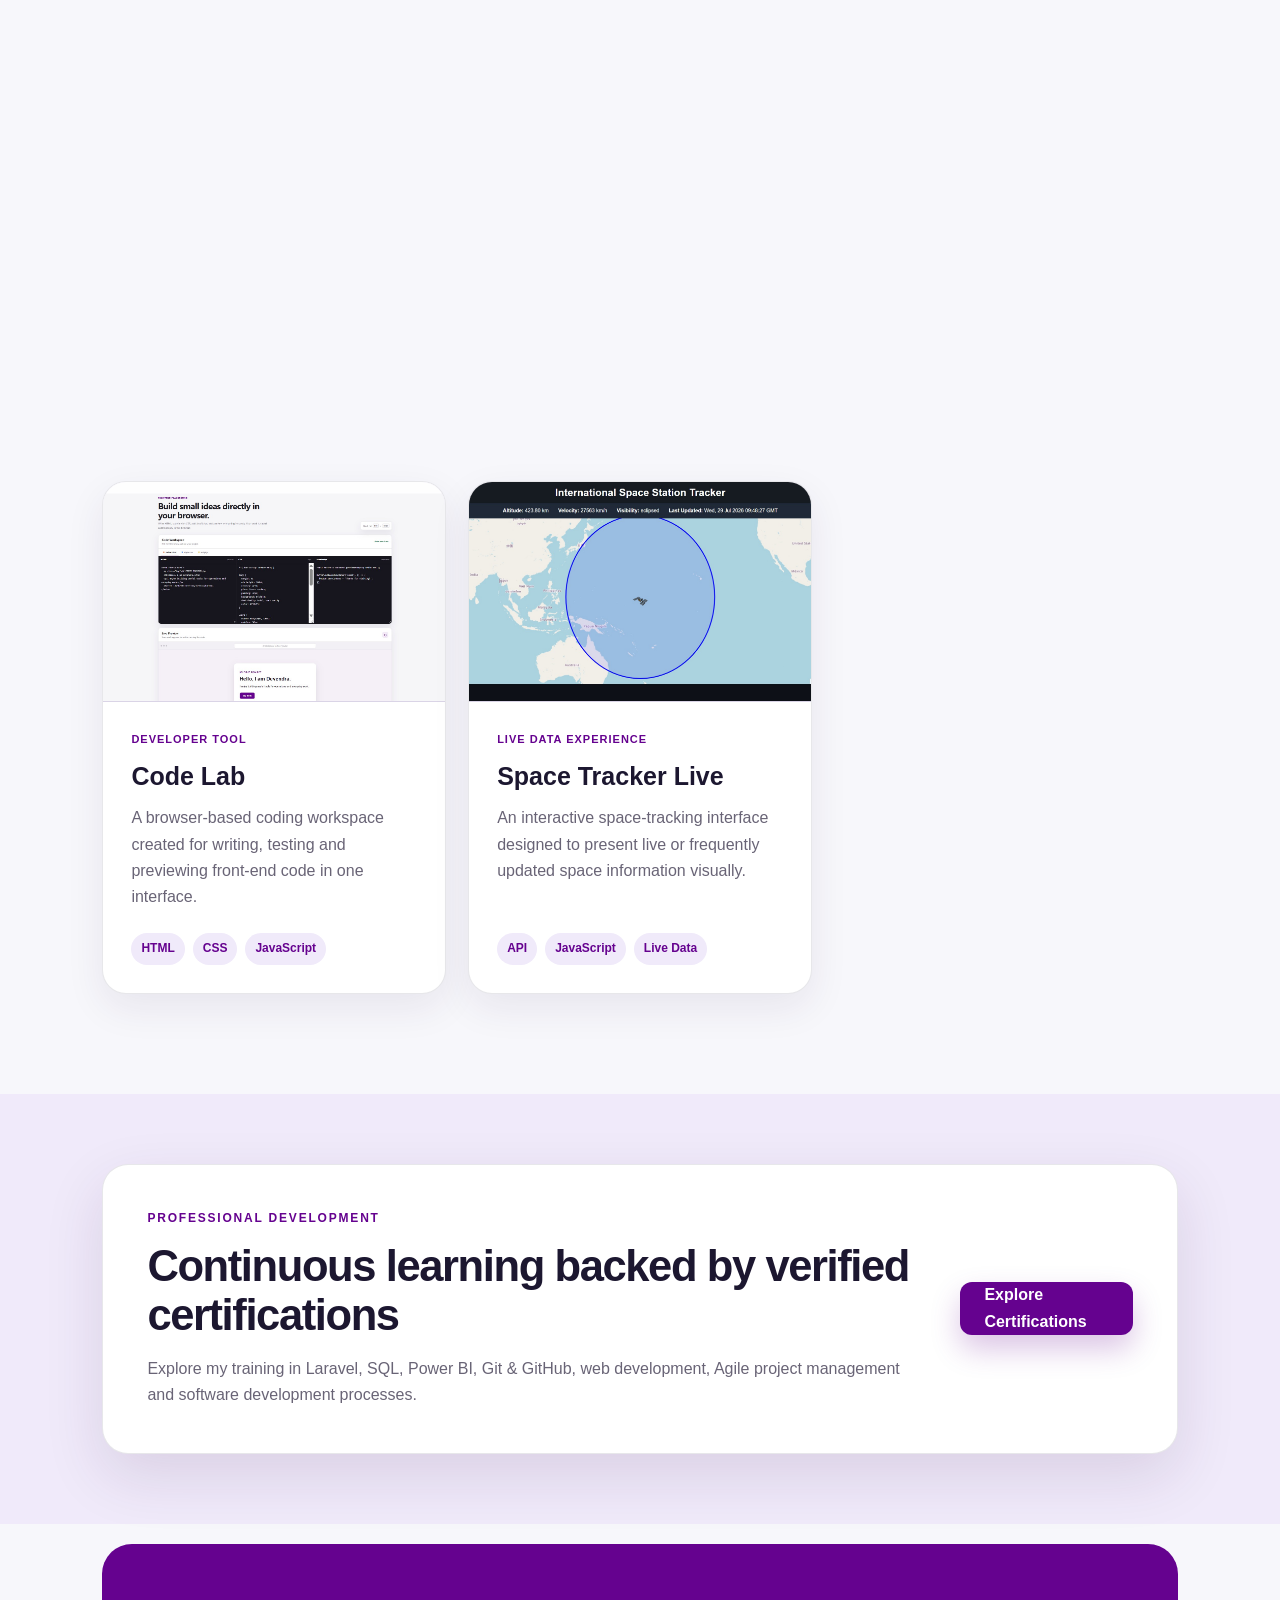
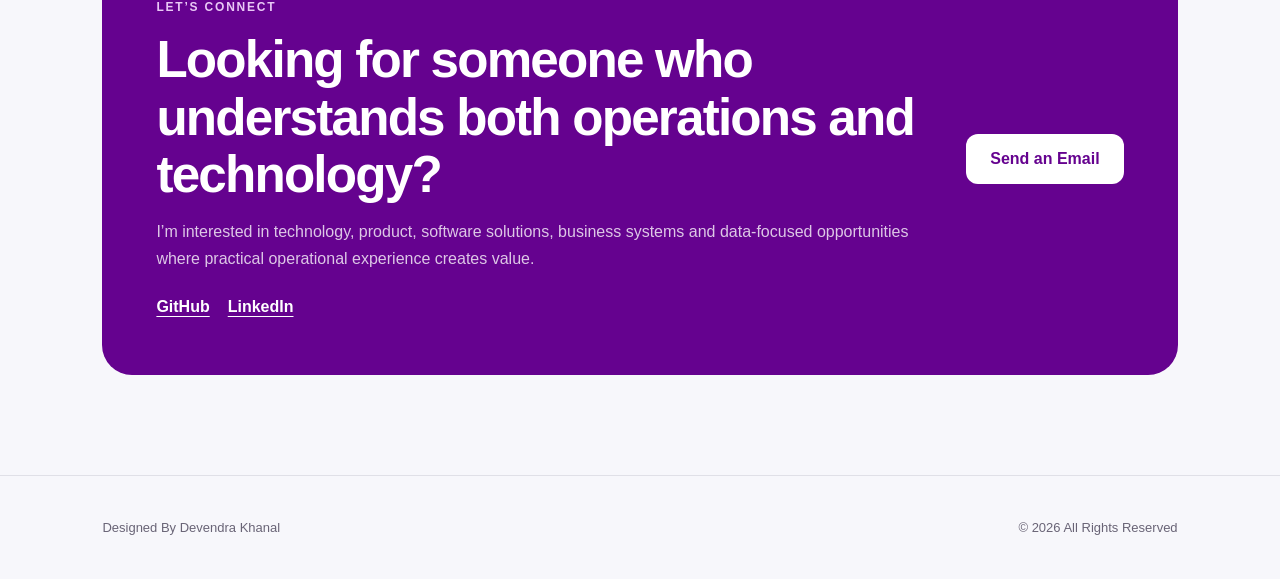
==== commit 4ade8d9e: "Update index.html Footer updated" ====
--- a/index.html
+++ b/index.html
@@ -294,7 +294,7 @@
   </main>
 
   <footer>
-    <p>Designed by Devendra Khanal</p>
+    <p>Designed By Devendra Khanal</p>
     <p>© <span id="year"></span> All Rights Reserved</p>
   </footer>
 
